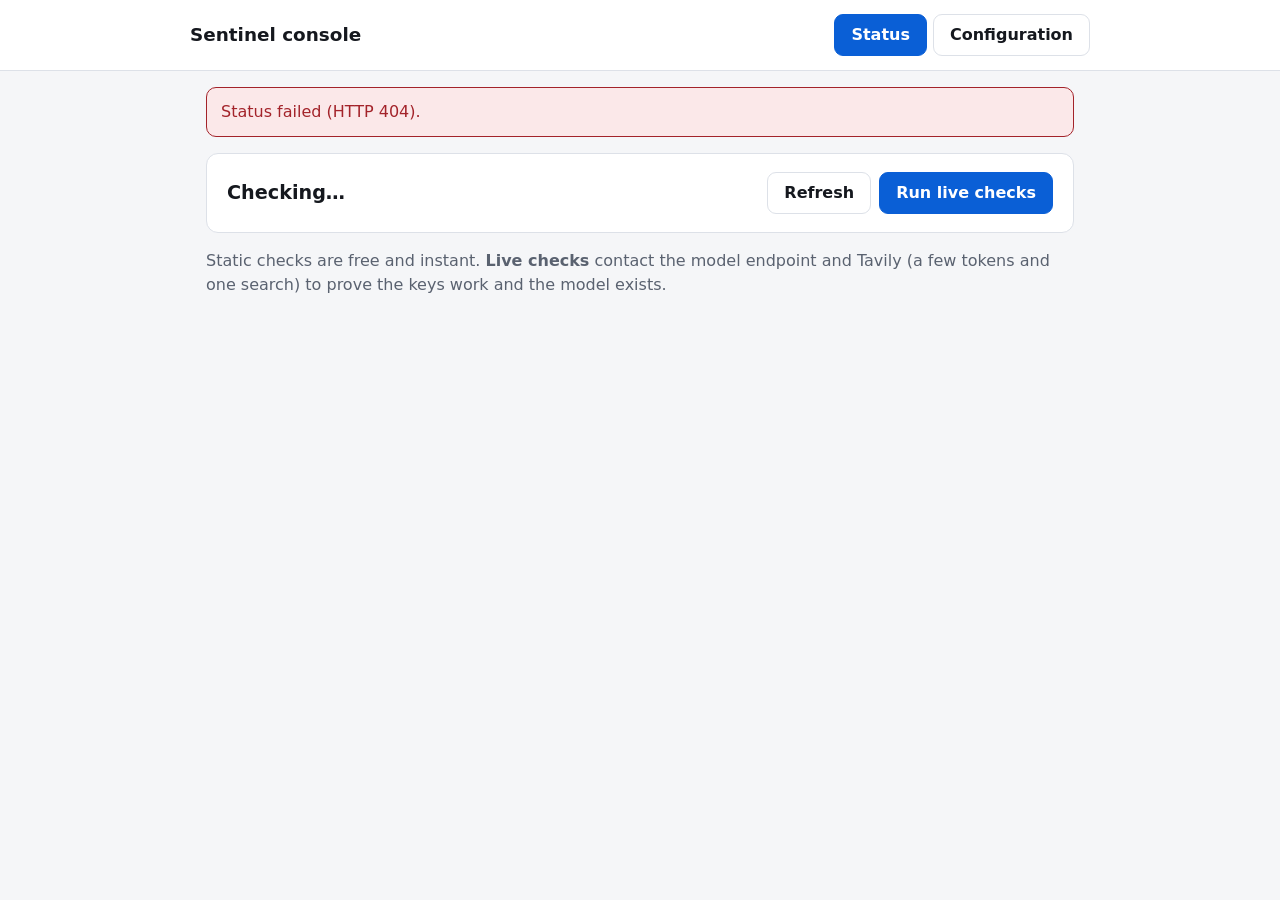
==== ui/console.html @ d1dd559d "feat: preflight, visitor login, review cap, CORS, and an admin console - sentinel preflight: validat" ====
<!doctype html>
<html lang="en">
<head>
  <meta charset="utf-8">
  <meta name="viewport" content="width=device-width, initial-scale=1">
  <meta name="robots" content="noindex">
  <title>Sentinel console</title>
  <style>
    :root { --bg:#f5f6f8; --surface:#fff; --text:#15181e; --muted:#5a6270; --border:#dde1e8; --accent:#0a5fd6; --on-accent:#fff;
            --pass:#0b6b3a; --pass-bg:#e3f5eb; --fail:#a3232a; --fail-bg:#fbe8e9; --warn:#8a5700; --warn-bg:#fdf0d3; --skip:#5a6270; --skip-bg:#eceef2;
            --mono: ui-monospace, "SF Mono", Menlo, Consolas, monospace; }
    @media (prefers-color-scheme: dark) {
      :root { --bg:#0e1014; --surface:#171a21; --text:#e9ebf0; --muted:#9aa2b2; --border:#2a2f3a; --accent:#7aa2ff; --on-accent:#0b0d12;
              --pass:#66dc9c; --pass-bg:#12291e; --fail:#ff8f95; --fail-bg:#351619; --warn:#f3c463; --warn-bg:#2e2410; --skip:#9aa2b2; --skip-bg:#232833; }
    }
    * { box-sizing: border-box; }
    body { margin:0; background:var(--bg); color:var(--text); font:16px/1.5 system-ui,-apple-system,"Segoe UI",Roboto,sans-serif; }
    .wrap { max-width: 900px; margin: 0 auto; padding: 0 16px; }
    header { background:var(--surface); border-bottom:1px solid var(--border); }
    .top { display:flex; flex-wrap:wrap; gap:8px 20px; align-items:center; justify-content:space-between; padding:14px 0; }
    h1 { margin:0; font-size:1.15rem; }
    nav { display:flex; gap:6px; }
    button { font:inherit; font-weight:600; border-radius:9px; padding:8px 16px; cursor:pointer; border:1.5px solid var(--border); background:var(--surface); color:var(--text); }
    button.primary { background:var(--accent); border-color:var(--accent); color:var(--on-accent); }
    button.tab[aria-selected="true"] { background:var(--accent); border-color:var(--accent); color:var(--on-accent); }
    button.link { border:0; background:none; color:var(--accent); padding:2px 6px; font-weight:600; }
    button:disabled { opacity:.5; cursor:not-allowed; }
    button:focus-visible, input:focus-visible, select:focus-visible { outline:3px solid color-mix(in srgb,var(--accent) 45%,transparent); outline-offset:2px; }
    main { padding: 22px 0 60px; }
    .muted { color:var(--muted); }
    .banner { padding:12px 14px; border-radius:10px; margin-bottom:16px; border:1px solid; }
    .banner.error { background:var(--fail-bg); color:var(--fail); border-color:var(--fail); }
    .banner.ok { background:var(--pass-bg); color:var(--pass); border-color:var(--pass); }
    .card { background:var(--surface); border:1px solid var(--border); border-radius:12px; padding:18px 20px; margin-bottom:16px; }
    .card h2 { margin:0 0 10px; font-size:1rem; }
    .summary { display:flex; flex-wrap:wrap; gap:10px 16px; align-items:center; justify-content:space-between; }
    .verdict { font-size:1.2rem; font-weight:700; }
    .verdict.ready { color:var(--pass); } .verdict.notready { color:var(--fail); }
    .actions { display:flex; gap:8px; flex-wrap:wrap; }
    .row { display:grid; grid-template-columns: 64px minmax(120px,190px) 1fr; gap:6px 12px; padding:8px 0; border-top:1px solid var(--border); align-items:start; }
    .row:first-of-type { border-top:0; }
    .chip { display:inline-block; text-align:center; padding:1px 8px; border-radius:999px; font-size:.72rem; font-weight:700; font-family:var(--mono); }
    .s-pass { color:var(--pass); background:var(--pass-bg); } .s-fail { color:var(--fail); background:var(--fail-bg); }
    .s-warn { color:var(--warn); background:var(--warn-bg); } .s-skip { color:var(--skip); background:var(--skip-bg); }
    .name { font-weight:600; overflow-wrap:anywhere; }
    .detail { color:var(--muted); font-size:.9rem; overflow-wrap:anywhere; }
    .field { display:grid; gap:4px; padding:12px 0; border-top:1px solid var(--border); }
    .field:first-of-type { border-top:0; }
    .field label.lbl { font-weight:600; display:flex; gap:8px; align-items:center; flex-wrap:wrap; }
    .field .help { font-size:.85rem; color:var(--muted); }
    .field .err { font-size:.85rem; color:var(--fail); font-weight:600; }
    input[type=text], input[type=number], input[type=password], select { font:inherit; padding:8px 10px; border-radius:8px; border:1.5px solid var(--border); background:var(--bg); color:var(--text); width:100%; max-width:480px; }
    .badge { font-size:.7rem; font-weight:700; padding:1px 8px; border-radius:999px; background:var(--warn-bg); color:var(--warn); }
    .inline { display:flex; gap:12px; align-items:center; flex-wrap:wrap; }
    code { font-family:var(--mono); font-size:.85em; background:var(--skip-bg); padding:1px 6px; border-radius:4px; overflow-wrap:anywhere; }
    dialog { border:1px solid var(--border); border-radius:12px; padding:22px; background:var(--surface); color:var(--text); width:min(92vw,380px); }
    dialog::backdrop { background:rgb(0 0 0 / .5); }
    dialog h2 { margin:0 0 4px; font-size:1.1rem; }
    dialog label { display:grid; gap:4px; margin:12px 0; font-size:.9rem; font-weight:600; }
    @media (max-width:560px) { .row { grid-template-columns: 60px 1fr; } .row .detail { grid-column: 1 / -1; } }
  </style>
</head>
<body>
  <header>
    <div class="wrap top">
      <h1>Sentinel console</h1>
      <nav role="tablist" aria-label="Console sections">
        <button class="tab" role="tab" id="tab-status" aria-selected="true" aria-controls="panel-status">Status</button>
        <button class="tab" role="tab" id="tab-admin" aria-selected="false" aria-controls="panel-admin">Configuration</button>
        <button id="signout" class="link" hidden>Sign out</button>
      </nav>
    </div>
  </header>

  <main class="wrap">
    <p id="banner" class="banner" role="alert" hidden></p>

    <section id="panel-status" role="tabpanel" aria-labelledby="tab-status">
      <div class="card summary">
        <div>
          <div id="verdict" class="verdict">Checking…</div>
          <div id="verdict-sub" class="muted"></div>
        </div>
        <div class="actions">
          <button id="refresh">Refresh</button>
          <button id="live" class="primary">Run live checks</button>
        </div>
      </div>
      <p class="muted" id="live-hint">Static checks are free and instant. <strong>Live checks</strong> contact the model endpoint and Tavily (a few tokens and one search) to prove the keys work and the model exists.</p>
      <div id="groups"></div>
    </section>

    <section id="panel-admin" role="tabpanel" aria-labelledby="tab-admin" hidden>
      <p class="muted">Changes apply immediately and are saved so they survive a restart. Secrets are write-only: they are never shown again. Every change is recorded in the audit log (field names only).</p>
      <form id="config-form" autocomplete="off"></form>
      <div class="actions" id="config-actions" hidden>
        <button id="save" class="primary" type="button">Save changes</button>
        <button id="verify" type="button">Verify with live checks</button>
      </div>
    </section>
  </main>

  <dialog id="login" aria-labelledby="login-title">
    <form id="login-form" method="dialog">
      <h2 id="login-title">Admin sign in</h2>
      <p class="muted" id="login-msg">Enter the admin credentials (ADMIN_USER / ADMIN_PASSWORD).</p>
      <label>Username <input id="login-user" autocomplete="username" required></label>
      <label>Password <input id="login-pass" type="password" autocomplete="current-password" required></label>
      <div class="actions">
        <button type="submit" class="primary">Sign in</button>
        <button type="button" id="login-cancel">Cancel</button>
      </div>
    </form>
  </dialog>

  <script>
"use strict";

// Sentinel console. Credentials live in memory only (never in storage or cookies) and are sent as
// an explicit header, so the browser never attaches them to requests from other sites.
// All server data is rendered with textContent.

const $ = (id) => document.getElementById(id);
const auth = { user: null, pass: null };
const GROUP_ORDER = ["Model", "Search", "Access", "Storage", "Configuration", "General"];
let currentConfig = [];

function h(tag, attrs, ...children) {
  const node = document.createElement(tag);
  for (const [k, v] of Object.entries(attrs || {})) {
    if (v === false || v === null || v === undefined) continue;
    if (k === "class") node.className = v;
    else node.setAttribute(k, v === true ? "" : v);
  }
  for (const c of children.flat()) {
    if (c === null || c === undefined || c === false) continue;
    node.append(c.nodeType ? c : document.createTextNode(String(c)));
  }
  return node;
}

function banner(message, kind) {
  const b = $("banner");
  b.textContent = message || "";
  b.className = "banner " + (kind || "error");
  b.hidden = !message;
}

const toBase64 = (text) => btoa(String.fromCharCode(...new TextEncoder().encode(text)));

function askLogin(message) {
  return new Promise((resolve) => {
    const dialog = $("login");
    $("login-msg").textContent = message || "Enter the admin credentials (ADMIN_USER / ADMIN_PASSWORD).";
    $("login-pass").value = "";
    const done = (value) => {
      dialog.removeEventListener("cancel", onCancel);
      $("login-form").removeEventListener("submit", onSubmit);
      $("login-cancel").removeEventListener("click", onCancelClick);
      if (dialog.open) dialog.close();
      resolve(value);
    };
    const onSubmit = (e) => { e.preventDefault(); done({ user: $("login-user").value, pass: $("login-pass").value }); };
    const onCancel = (e) => { e.preventDefault(); done(null); };
    const onCancelClick = () => done(null);
    dialog.addEventListener("cancel", onCancel);
    $("login-form").addEventListener("submit", onSubmit);
    $("login-cancel").addEventListener("click", onCancelClick);
    dialog.showModal();
    $("login-user").focus();
  });
}

class Stop extends Error {}

async function api(path, { method = "GET", json } = {}) {
  for (;;) {
    const headers = new Headers({ Accept: "application/json", "X-Sentinel-Admin": "1" });
    if (auth.user !== null) headers.set("Authorization", "Basic " + toBase64(`${auth.user}:${auth.pass}`));
    if (json !== undefined) headers.set("Content-Type", "application/json");
    let resp;
    try {
      resp = await fetch(path, { method, headers, body: json === undefined ? undefined : JSON.stringify(json) });
    } catch {
      throw new Stop("Could not reach the server.");
    }
    if (resp.status === 403) {
      const data = await resp.json().catch(() => ({}));
      if (String(data.detail || "").includes("ADMIN_PASSWORD")) {
        throw new Stop("The admin console is disabled on this server. Set ADMIN_PASSWORD in its environment to enable it.");
      }
    }
    if (resp.status !== 401) return resp;
    const creds = await askLogin(auth.user !== null ? "That username or password was not accepted." : "");
    if (!creds) throw new Stop("Sign in is required to use the console.");
    auth.user = creds.user;
    auth.pass = creds.pass;
    $("signout").hidden = false;
  }
}

// ------------------------------------------------------------------------------ status

function renderStatus(payload) {
  const v = $("verdict");
  v.textContent = payload.ready ? "READY" : "NOT READY";
  v.className = "verdict " + (payload.ready ? "ready" : "notready");
  const c = payload.counts;
  $("verdict-sub").textContent =
    `${c.pass} passed, ${c.warn} warnings, ${c.fail} failed, ${c.skip} skipped · ` +
    (payload.live ? "live checks" : "static checks only") + " · " + new Date(payload.checked_at).toLocaleTimeString();
  const groups = $("groups");
  groups.replaceChildren();
  const names = [...new Set(payload.checks.map((x) => x.group))].sort(
    (a, b) => (GROUP_ORDER.indexOf(a) + 100) % 100 - (GROUP_ORDER.indexOf(b) + 100) % 100);
  for (const group of names) {
    groups.append(h("div", { class: "card" }, h("h2", {}, group),
      payload.checks.filter((x) => x.group === group).map((x) =>
        h("div", { class: "row" },
          h("span", { class: `chip s-${x.status}` }, x.status.toUpperCase()),
          h("span", { class: "name" }, x.name),
          h("span", { class: "detail" }, x.detail)))));
  }
}

async function loadStatus(live) {
  banner("");
  $("live").disabled = $("refresh").disabled = $("verify").disabled = true;
  if (live) $("verdict-sub").textContent = "Running live checks… this can take up to 20 seconds.";
  try {
    const resp = await api(live ? "/v1/admin/status/live" : "/v1/admin/status", { method: live ? "POST" : "GET" });
    if (resp.status === 409) throw new Stop("A live check is already running. Try again in a moment.");
    if (!resp.ok) throw new Stop(`Status failed (HTTP ${resp.status}).`);
    renderStatus(await resp.json());
  } catch (err) {
    if (err instanceof Stop) banner(err.message);
    else throw err;
  } finally {
    $("live").disabled = $("refresh").disabled = $("verify").disabled = false;
  }
}

// ------------------------------------------------------------------------------ configuration

function inputFor(f) {
  if (!f.editable) return h("code", {}, String(f.value ?? ""));
  if (f.secret) {
    return h("div", { class: "inline" },
      h("input", { type: "password", "data-name": f.name, autocomplete: "new-password",
        placeholder: f.is_set ? `set (${f.length} chars): type to replace` : "not set" }),
      f.is_set ? h("label", {}, h("input", { type: "checkbox", "data-clear": f.name }), " remove") : null);
  }
  if (f.kind === "bool") {
    return h("select", { "data-name": f.name },
      h("option", { value: "true", selected: f.value === true }, "on"),
      h("option", { value: "false", selected: f.value === false }, "off"));
  }
  if (f.kind === "choice") {
    return h("select", { "data-name": f.name }, f.choices.map((c) => h("option", { value: c, selected: c === f.value }, c)));
  }
  if (f.kind === "int" || f.kind === "float") {
    return h("input", { type: "number", "data-name": f.name, value: f.value, min: f.min, max: f.max, step: f.kind === "int" ? "1" : "any" });
  }
  return h("input", { type: "text", "data-name": f.name, value: f.value ?? "", spellcheck: "false" });
}

function renderConfig(fields) {
  currentConfig = fields;
  const form = $("config-form");
  form.replaceChildren();
  const names = [...new Set(fields.map((f) => f.group))];
  for (const group of names) {
    form.append(h("div", { class: "card" }, h("h2", {}, group),
      fields.filter((f) => f.group === group).map((f) =>
        h("div", { class: "field", "data-field": f.name },
          h("label", { class: "lbl" }, f.label,
            f.overridden ? h("span", { class: "badge" }, "overridden") : null,
            f.overridden ? h("button", { type: "button", class: "link", "data-reset": f.name }, "reset to environment value") : null),
          inputFor(f),
          h("span", { class: "help" }, f.help),
          h("span", { class: "err", role: "alert", hidden: true })))));
  }
  for (const btn of form.querySelectorAll("[data-reset]")) {
    btn.addEventListener("click", () => saveConfig({ set: {}, clear: [btn.dataset.reset] }));
  }
  $("config-actions").hidden = false;
}

function parseValue(f, raw) {
  if (f.kind === "bool") return raw === "true";
  if (f.kind === "int") return raw === "" ? null : Number(raw);
  if (f.kind === "float") return raw === "" ? null : Number(raw);
  return raw;
}

function collectChanges() {
  const set = {};
  const clear = [];
  for (const f of currentConfig) {
    if (!f.editable) continue;
    if (f.secret) {
      const typed = document.querySelector(`[data-name="${f.name}"]`).value;
      const remove = document.querySelector(`[data-clear="${f.name}"]`)?.checked;
      if (remove) clear.push(f.name);
      else if (typed) set[f.name] = typed;
      continue;
    }
    const el = document.querySelector(`[data-name="${f.name}"]`);
    const value = parseValue(f, el.value);
    if (f.kind === "text" && value === "") {
      if (f.overridden) clear.push(f.name); // emptying an overridden field reverts it
      continue;
    }
    const original = f.kind === "text" ? (f.value ?? "") : f.value;
    if (value !== null && value !== original) set[f.name] = value;
  }
  return { set, clear };
}

async function loadConfig() {
  banner("");
  try {
    const resp = await api("/v1/admin/config");
    if (!resp.ok) throw new Stop(`Could not load the configuration (HTTP ${resp.status}).`);
    renderConfig((await resp.json()).fields);
  } catch (err) {
    if (err instanceof Stop) banner(err.message);
    else throw err;
  }
}

async function saveConfig(changes) {
  changes = changes || collectChanges();
  if (!Object.keys(changes.set).length && !changes.clear.length) {
    banner("No changes to save.", "ok");
    return;
  }
  if ("llm_base_url" in changes.set &&
      !confirm("Changing the model endpoint changes where document text is sent. Continue?")) return;
  for (const e of document.querySelectorAll(".err")) { e.hidden = true; e.textContent = ""; }
  try {
    const resp = await api("/v1/admin/config", { method: "PUT", json: changes });
    const data = await resp.json().catch(() => ({}));
    if (resp.status === 422 && data.detail?.errors) {
      for (const [name, message] of Object.entries(data.detail.errors)) {
        const slot = document.querySelector(`[data-field="${name}"] .err`);
        if (slot) { slot.textContent = message; slot.hidden = false; }
      }
      banner("Nothing was saved. Fix the highlighted fields.");
      return;
    }
    if (!resp.ok) throw new Stop(`Save failed (HTTP ${resp.status}).`);
    renderConfig(data.fields);
    banner(data.changed.length
      ? `Saved: ${data.changed.join(", ")}. Run the live checks to verify the new settings.`
      : "Saved. Nothing effectively changed.", "ok");
  } catch (err) {
    if (err instanceof Stop) banner(err.message);
    else throw err;
  }
}

// ------------------------------------------------------------------------------ tabs and start

function show(tab, autoload = true) {
  const status = tab === "status";
  $("panel-status").hidden = !status;
  $("panel-admin").hidden = status;
  $("tab-status").setAttribute("aria-selected", String(status));
  $("tab-admin").setAttribute("aria-selected", String(!status));
  try { history.replaceState(null, "", status ? "/status" : "/admin"); } catch { /* not critical */ }
  banner("");
  if (!autoload) return;
  if (status) loadStatus(false); else loadConfig();
}

$("tab-status").addEventListener("click", () => show("status"));
$("tab-admin").addEventListener("click", () => show("admin"));
$("refresh").addEventListener("click", () => loadStatus(false));
$("live").addEventListener("click", () => loadStatus(true));
$("save").addEventListener("click", () => saveConfig());
// Switch tabs WITHOUT the automatic static load, so it cannot race the live run and overwrite it.
$("verify").addEventListener("click", () => { show("status", false); loadStatus(true); });
$("signout").addEventListener("click", () => { auth.user = auth.pass = null; location.reload(); });

show(location.pathname.replace(/\/+$/, "") === "/admin" ? "admin" : "status");
  </script>
</body>
</html>
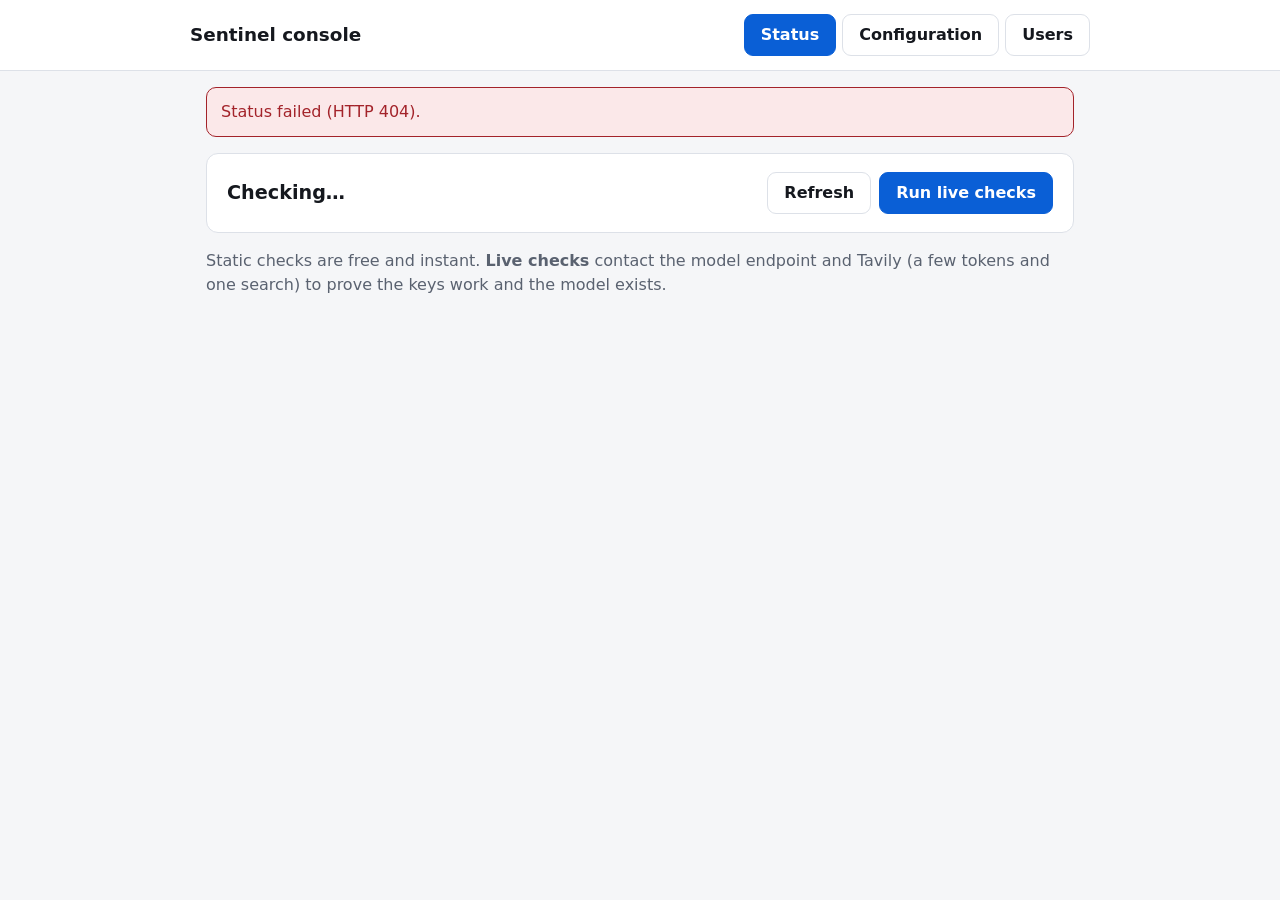
==== commit d6cc3b56: "feat: /admin/user page to list authorized users and reset passwords Logins now live in a user store " ====
--- a/ui/console.html
+++ b/ui/console.html
@@ -57,6 +57,22 @@
     dialog::backdrop { background:rgb(0 0 0 / .5); }
     dialog h2 { margin:0 0 4px; font-size:1.1rem; }
     dialog label { display:grid; gap:4px; margin:12px 0; font-size:.9rem; font-weight:600; }
+    table.users { width:100%; border-collapse:collapse; font-size:.95rem; }
+    table.users th, table.users td { text-align:left; padding:10px 8px; border-top:1px solid var(--border); vertical-align:middle; }
+    table.users thead th { border-top:0; font-size:.72rem; text-transform:uppercase; letter-spacing:.05em; color:var(--muted); }
+    table.users tbody th { font-weight:650; overflow-wrap:anywhere; }
+    .sr { position:absolute; width:1px; height:1px; overflow:hidden; clip:rect(0 0 0 0); white-space:nowrap; }
+    .role { display:inline-block; padding:1px 8px; border-radius:999px; font-size:.75rem; font-weight:700; background:var(--skip-bg); color:var(--skip); }
+    .role.admin { background:var(--warn-bg); color:var(--warn); }
+    .choice-row { display:flex !important; grid-template-columns:none; gap:8px; align-items:center; font-weight:500 !important; margin:8px 0 !important; }
+    dialog .err { color:var(--fail); font-weight:600; margin:8px 0; }
+    code.secret { display:block; padding:12px; font-size:1.05rem; word-break:break-all; user-select:all; }
+    @media (max-width:560px) {
+      table.users thead { display:none; }
+      table.users, table.users tbody, table.users tr, table.users th, table.users td { display:block; }
+      table.users tr { border-top:1px solid var(--border); padding:8px 0; }
+      table.users th, table.users td { border:0; padding:2px 0; }
+    }
     @media (max-width:560px) { .row { grid-template-columns: 60px 1fr; } .row .detail { grid-column: 1 / -1; } }
   </style>
 </head>
@@ -67,6 +83,7 @@
       <nav role="tablist" aria-label="Console sections">
         <button class="tab" role="tab" id="tab-status" aria-selected="true" aria-controls="panel-status">Status</button>
         <button class="tab" role="tab" id="tab-admin" aria-selected="false" aria-controls="panel-admin">Configuration</button>
+        <button class="tab" role="tab" id="tab-users" aria-selected="false" aria-controls="panel-users">Users</button>
         <button id="signout" class="link" hidden>Sign out</button>
       </nav>
     </div>
@@ -98,7 +115,42 @@
         <button id="verify" type="button">Verify with live checks</button>
       </div>
     </section>
+
+    <section id="panel-users" role="tabpanel" aria-labelledby="tab-users" hidden>
+      <p class="muted">The people who can sign in. The admin and visitor logins defined by the server's environment come first. Once you reset a password here, the password set on this page is used from then on, and the environment value is ignored for that user. Passwords are stored only as hashes and can never be shown again.</p>
+      <div class="card">
+        <table class="users" aria-describedby="panel-users">
+          <thead><tr><th scope="col">User</th><th scope="col">Role</th><th scope="col">Password</th><th scope="col"><span class="sr">Actions</span></th></tr></thead>
+          <tbody id="users-body"></tbody>
+        </table>
+      </div>
+    </section>
   </main>
+
+  <dialog id="reset" aria-labelledby="reset-title">
+    <form id="reset-form" method="dialog">
+      <h2 id="reset-title">Reset password</h2>
+      <p class="err" id="reset-error" role="alert" hidden></p>
+      <label class="choice-row"><input type="radio" name="how" value="generate" checked> Generate a strong random password</label>
+      <label class="choice-row"><input type="radio" name="how" value="choose"> Choose a password</label>
+      <label id="reset-choose" hidden>New password <input id="reset-pass" type="password" autocomplete="new-password"></label>
+      <p class="muted" id="reset-rule"></p>
+      <div class="actions">
+        <button type="submit" class="primary">Reset password</button>
+        <button type="button" id="reset-cancel">Cancel</button>
+      </div>
+    </form>
+  </dialog>
+
+  <dialog id="result" aria-labelledby="result-title">
+    <h2 id="result-title">New password</h2>
+    <p class="muted">For <strong id="result-user"></strong>. <strong>This is the only time it is shown.</strong> Copy it now and give it to the person; it cannot be recovered, only reset again.</p>
+    <p><code id="result-pass" class="secret"></code></p>
+    <div class="actions">
+      <button type="button" id="result-copy" class="primary">Copy</button>
+      <button type="button" id="result-done">Done</button>
+    </div>
+  </dialog>
 
   <dialog id="login" aria-labelledby="login-title">
     <form id="login-form" method="dialog">
@@ -362,20 +414,161 @@
 
 // ------------------------------------------------------------------------------ tabs and start
 
+// ------------------------------------------------------------------------------ users
+
+let minPasswordLength = 12;
+
+function fmtDate(iso) {
+  const d = new Date(iso);
+  return Number.isNaN(d.getTime()) ? "" : d.toLocaleString();
+}
+
+function renderUsers(users) {
+  const body = $("users-body");
+  body.replaceChildren();
+  for (const u of users) {
+    const button = h("button", { type: "button" }, "Reset password");
+    button.addEventListener("click", () => resetPassword(u.username));
+    body.append(h("tr", {},
+      h("th", { scope: "row" }, u.username, u.username === auth.user ? " (you)" : ""),
+      h("td", {}, h("span", { class: `role ${u.role}` }, u.role)),
+      h("td", { class: "detail" },
+        u.source === "environment" ? "From the server's environment" : "Set in this console",
+        h("br"), `changed ${fmtDate(u.password_changed_at)}`),
+      h("td", {}, button)));
+  }
+}
+
+async function loadUsers() {
+  banner("");
+  try {
+    const resp = await api("/v1/admin/users");
+    if (!resp.ok) throw new Stop(`Could not load the users (HTTP ${resp.status}).`);
+    const data = await resp.json();
+    minPasswordLength = data.min_password_length || minPasswordLength;
+    renderUsers(data.users);
+  } catch (err) {
+    if (err instanceof Stop) banner(err.message);
+    else throw err;
+  }
+}
+
+// Ask how to reset: a generated password, or one the admin chooses. Resolves to null on cancel.
+function askReset(username, message) {
+  return new Promise((resolve) => {
+    const dialog = $("reset");
+    $("reset-title").textContent = `Reset password for ${username}`;
+    $("reset-rule").textContent = `A chosen password needs at least ${minPasswordLength} characters and must not be easy to guess.`;
+    const error = $("reset-error");
+    error.textContent = message || "";
+    error.hidden = !message;
+    dialog.querySelector('input[value="generate"]').checked = true;
+    $("reset-choose").hidden = true;
+    $("reset-pass").value = "";
+    const sync = () => { $("reset-choose").hidden = dialog.querySelector('input[name="how"]:checked').value !== "choose"; };
+    const radios = [...dialog.querySelectorAll('input[name="how"]')];
+    const done = (value) => {
+      radios.forEach((r) => r.removeEventListener("change", sync));
+      dialog.removeEventListener("cancel", onCancel);
+      $("reset-form").removeEventListener("submit", onSubmit);
+      $("reset-cancel").removeEventListener("click", onCancelClick);
+      $("reset-pass").value = "";
+      if (dialog.open) dialog.close();
+      resolve(value);
+    };
+    const onSubmit = (e) => {
+      e.preventDefault();
+      const choose = dialog.querySelector('input[name="how"]:checked').value === "choose";
+      done(choose ? { generate: false, password: $("reset-pass").value } : { generate: true });
+    };
+    const onCancel = (e) => { e.preventDefault(); done(null); };
+    const onCancelClick = () => done(null);
+    radios.forEach((r) => r.addEventListener("change", sync));
+    dialog.addEventListener("cancel", onCancel);
+    $("reset-form").addEventListener("submit", onSubmit);
+    $("reset-cancel").addEventListener("click", onCancelClick);
+    dialog.showModal();
+  });
+}
+
+// Show a generated password exactly once, then wipe it from the page.
+function showNewPassword(username, password) {
+  return new Promise((resolve) => {
+    const dialog = $("result");
+    $("result-user").textContent = username;
+    $("result-pass").textContent = password;
+    const done = () => {
+      $("result-copy").removeEventListener("click", onCopy);
+      $("result-done").removeEventListener("click", done);
+      dialog.removeEventListener("cancel", onEsc);
+      $("result-pass").textContent = "";
+      if (dialog.open) dialog.close();
+      resolve();
+    };
+    const onCopy = async () => {
+      try {
+        await navigator.clipboard.writeText(password);
+        $("result-copy").textContent = "Copied";
+      } catch {
+        $("result-copy").textContent = "Copy failed: select it manually";
+      }
+    };
+    const onEsc = (e) => { e.preventDefault(); done(); };
+    $("result-copy").textContent = "Copy";
+    $("result-copy").addEventListener("click", onCopy);
+    $("result-done").addEventListener("click", done);
+    dialog.addEventListener("cancel", onEsc);
+    dialog.showModal();
+  });
+}
+
+async function resetPassword(username) {
+  banner(""); // do not leave a previous "was reset" message on screen while a new reset is under way
+  let message = "";
+  for (;;) {
+    const choice = await askReset(username, message);
+    if (!choice) return;
+    try {
+      const resp = await api(`/v1/admin/users/${encodeURIComponent(username)}/password`, {
+        method: "POST",
+        json: choice.generate ? { generate: true } : { password: choice.password },
+      });
+      const data = await resp.json().catch(() => ({}));
+      if (resp.status === 422 && data.detail?.errors) {
+        message = `That password was not accepted: ${data.detail.errors.password}. Nothing was changed.`;
+        continue; // ask again, with the reason shown
+      }
+      if (!resp.ok) throw new Stop(`Reset failed (HTTP ${resp.status}).`);
+      // Resetting your own password ends your current sign-in: keep this page signed in.
+      if (username === auth.user) auth.pass = choice.generate ? data.password : choice.password;
+      if (data.password) await showNewPassword(username, data.password);
+      await loadUsers(); // reloading clears the banner, so show the message afterwards
+      banner(`The password for ${username} was reset. The old one no longer works.`, "ok");
+      return;
+    } catch (err) {
+      if (err instanceof Stop) { banner(err.message); return; }
+      throw err;
+    }
+  }
+}
+
 function show(tab, autoload = true) {
-  const status = tab === "status";
-  $("panel-status").hidden = !status;
-  $("panel-admin").hidden = status;
-  $("tab-status").setAttribute("aria-selected", String(status));
-  $("tab-admin").setAttribute("aria-selected", String(!status));
-  try { history.replaceState(null, "", status ? "/status" : "/admin"); } catch { /* not critical */ }
+  const paths = { status: "/status", admin: "/admin", users: "/admin/user" };
+  for (const name of Object.keys(paths)) {
+    $(`panel-${name}`).hidden = name !== tab;
+    $(`tab-${name}`).setAttribute("aria-selected", String(name === tab));
+  }
+  try { history.replaceState(null, "", paths[tab]); } catch { /* not critical */ }
   banner("");
   if (!autoload) return;
-  if (status) loadStatus(false); else loadConfig();
+  if (tab === "status") loadStatus(false);
+  else if (tab === "admin") loadConfig();
+  else loadUsers();
 }
 
 $("tab-status").addEventListener("click", () => show("status"));
 $("tab-admin").addEventListener("click", () => show("admin"));
+$("tab-users").addEventListener("click", () => show("users"));
 $("refresh").addEventListener("click", () => loadStatus(false));
 $("live").addEventListener("click", () => loadStatus(true));
 $("save").addEventListener("click", () => saveConfig());
@@ -383,7 +576,8 @@
 $("verify").addEventListener("click", () => { show("status", false); loadStatus(true); });
 $("signout").addEventListener("click", () => { auth.user = auth.pass = null; location.reload(); });
 
-show(location.pathname.replace(/\/+$/, "") === "/admin" ? "admin" : "status");
+const startPath = location.pathname.replace(/\/+$/, "");
+show(startPath === "/admin/user" ? "users" : startPath === "/admin" ? "admin" : "status");
   </script>
 </body>
 </html>
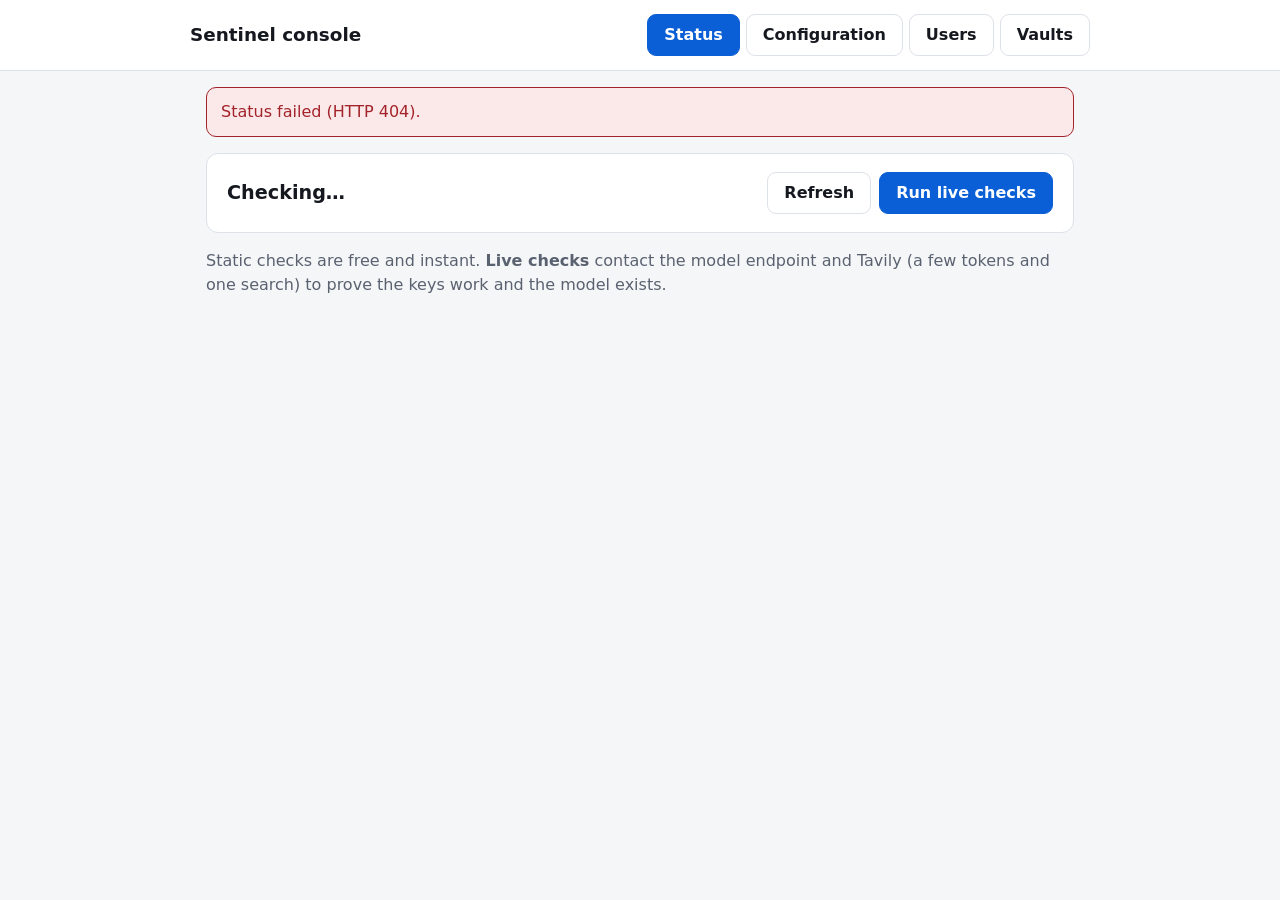
==== commit c3bb6d42: "feat: /admin/vaults to list, view and edit vaults with versioned saves Admins can list every vault (" ====
--- a/ui/console.html
+++ b/ui/console.html
@@ -57,6 +57,16 @@
     dialog::backdrop { background:rgb(0 0 0 / .5); }
     dialog h2 { margin:0 0 4px; font-size:1.1rem; }
     dialog label { display:grid; gap:4px; margin:12px 0; font-size:.9rem; font-weight:600; }
+    a.btn, a.btn:visited { display:inline-block; padding:8px 16px; border-radius:9px; border:1.5px solid var(--accent); background:var(--accent); color:var(--on-accent); font-weight:600; text-decoration:none; }
+    a { color:var(--accent); }
+    pre.yaml { margin:8px 0 0; padding:14px; background:var(--skip-bg); border-radius:8px; overflow:auto; max-height:560px; font:.85rem/1.5 var(--mono); white-space:pre; tab-size:2; }
+    textarea.yaml-edit { display:block; width:100%; min-height:520px; margin:6px 0 14px; padding:12px; border:1.5px solid var(--border); border-radius:8px; background:var(--bg); color:var(--text); font:.85rem/1.5 var(--mono); tab-size:2; white-space:pre; overflow:auto; resize:vertical; }
+    .errors { padding:10px 14px; margin:0 0 12px; border-radius:8px; background:var(--fail-bg); color:var(--fail); }
+    .errors ul { margin:6px 0 0; padding-left:20px; }
+    .errors.ok { background:var(--pass-bg); color:var(--pass); }
+    .notice { padding:10px 14px; margin:8px 0; border-radius:8px; background:var(--warn-bg); color:var(--warn); }
+    .lbl { display:block; font-weight:600; margin-top:8px; }
+    #edit-note { max-width:none; }
     table.users { width:100%; border-collapse:collapse; font-size:.95rem; }
     table.users th, table.users td { text-align:left; padding:10px 8px; border-top:1px solid var(--border); vertical-align:middle; }
     table.users thead th { border-top:0; font-size:.72rem; text-transform:uppercase; letter-spacing:.05em; color:var(--muted); }
@@ -84,6 +94,7 @@
         <button class="tab" role="tab" id="tab-status" aria-selected="true" aria-controls="panel-status">Status</button>
         <button class="tab" role="tab" id="tab-admin" aria-selected="false" aria-controls="panel-admin">Configuration</button>
         <button class="tab" role="tab" id="tab-users" aria-selected="false" aria-controls="panel-users">Users</button>
+        <button class="tab" role="tab" id="tab-vaults" aria-selected="false" aria-controls="panel-vaults">Vaults</button>
         <button id="signout" class="link" hidden>Sign out</button>
       </nav>
     </div>
@@ -123,6 +134,54 @@
           <thead><tr><th scope="col">User</th><th scope="col">Role</th><th scope="col">Password</th><th scope="col"><span class="sr">Actions</span></th></tr></thead>
           <tbody id="users-body"></tbody>
         </table>
+      </div>
+    </section>
+    <section id="panel-vaults" role="tabpanel" aria-labelledby="tab-vaults" hidden>
+      <div id="vaults-list" hidden>
+        <p class="muted">The policies (vaults) the service reviews documents against. Editing a vault saves a new version that applies to new reviews immediately; the shipped files are never modified, and every earlier version stays viewable.</p>
+        <div id="vaults-notice"></div>
+        <div class="card">
+          <table class="users">
+            <thead><tr><th scope="col">Vault</th><th scope="col">Rules</th><th scope="col">Version</th><th scope="col">Last change</th><th scope="col"><span class="sr">Actions</span></th></tr></thead>
+            <tbody id="vaults-body"></tbody>
+          </table>
+        </div>
+      </div>
+
+      <div id="vault-view" hidden>
+        <p><a href="/admin/vaults" id="view-back">&larr; All vaults</a></p>
+        <div class="card">
+          <h2 id="view-title"></h2>
+          <p class="muted" id="view-meta"></p>
+          <div id="view-notices"></div>
+          <div class="actions"><a id="view-edit" class="btn" href="#" hidden>Edit this vault</a></div>
+        </div>
+        <div class="card"><h2>Rules</h2>
+          <table class="users"><thead><tr><th scope="col">Rule</th><th scope="col">Kind</th><th scope="col">Severity</th></tr></thead><tbody id="view-rules"></tbody></table>
+        </div>
+        <div class="card"><h2>YAML <span class="muted" id="view-version"></span></h2><pre class="yaml" id="view-yaml"></pre></div>
+        <div class="card"><h2>Version history</h2>
+          <table class="users"><thead><tr><th scope="col">Version</th><th scope="col">Saved by</th><th scope="col">When</th><th scope="col">Note</th><th scope="col"><span class="sr">View</span></th></tr></thead><tbody id="view-history"></tbody></table>
+        </div>
+      </div>
+
+      <div id="vault-edit" hidden>
+        <p><a href="#" id="edit-back">&larr; Back to the vault</a></p>
+        <div class="card">
+          <h2 id="edit-title"></h2>
+          <p class="muted" id="edit-intro"></p>
+          <div id="edit-errors" class="errors" role="alert" hidden></div>
+          <label class="lbl" for="edit-yaml">Vault YAML</label>
+          <textarea id="edit-yaml" class="yaml-edit" spellcheck="false" wrap="off" autocomplete="off"></textarea>
+          <label class="lbl" for="edit-note">What changed? (optional, kept in the version history)</label>
+          <input id="edit-note" type="text" maxlength="200" autocomplete="off">
+          <div class="actions">
+            <button type="button" id="edit-validate">Validate</button>
+            <button type="button" id="edit-save" class="primary">Save as new version</button>
+            <button type="button" id="edit-cancel">Cancel</button>
+            <span id="edit-status" class="muted" role="status" aria-live="polite"></span>
+          </div>
+        </div>
       </div>
     </section>
   </main>
@@ -552,23 +611,244 @@
   }
 }
 
+// ------------------------------------------------------------------------------ vaults
+// Three views, chosen by the URL: /admin/vaults (list), /admin/vaults/<id> (the current version),
+// /admin/vaults/<id>/edit (editor).
+
+const vaultState = { id: null, baseVersion: null, original: "", loaded: false };
+
+function parseVaultPath(path) {
+  const m = path.match(/^\/admin\/vaults(?:\/([^/]+?)(\/edit)?)?\/?$/);
+  return m ? { id: m[1] ? decodeURIComponent(m[1]) : null, edit: Boolean(m[2]) } : null;
+}
+
+const vaultUrl = (id, suffix = "") => `/admin/vaults/${encodeURIComponent(id)}${suffix}`;
+const vaultApi = (id, suffix = "") => `/v1/admin/vaults/${encodeURIComponent(id)}${suffix}`;
+
+function editorDirty() {
+  return vaultState.loaded && !$("vault-edit").hidden && $("edit-yaml").value !== vaultState.original;
+}
+
+function navigate(path) {
+  if (editorDirty() && !confirm("You have unsaved changes to this vault. Discard them?")) return false;
+  vaultState.loaded = false;
+  history.pushState(null, "", path);
+  renderVaultRoute();
+  return true;
+}
+
+function link(text, path, attrs) {
+  const a = h("a", { href: path, ...attrs }, text);
+  a.addEventListener("click", (e) => { e.preventDefault(); navigate(path); });
+  return a;
+}
+
+function showVaultView(which) {
+  for (const id of ["vaults-list", "vault-view", "vault-edit"]) $(id).hidden = id !== which;
+}
+
+function versionBadge(v) {
+  return v.source === "edited" ? `edited, version ${v.version}` : "shipped, version 1";
+}
+
+async function loadVaultList() {
+  showVaultView("vaults-list");
+  const resp = await api("/v1/admin/vaults");
+  if (!resp.ok) throw new Stop(`Could not load the vaults (HTTP ${resp.status}).`);
+  const data = await resp.json();
+  const notice = $("vaults-notice");
+  notice.replaceChildren();
+  if (!data.editable) notice.append(h("p", { class: "notice" }, "Editing is not available on this deployment (there is no writable state directory). Vaults can be viewed only."));
+  for (const problem of data.problems) notice.append(h("p", { class: "notice" }, `Saved edits were ignored: ${problem}`));
+  const body = $("vaults-body");
+  body.replaceChildren();
+  for (const v of data.vaults) {
+    const actions = [link("View", vaultUrl(v.id))];
+    if (data.editable) actions.push(" · ", link("Edit", vaultUrl(v.id, "/edit")));
+    body.append(h("tr", {},
+      h("th", { scope: "row" }, link(v.title, vaultUrl(v.id)), h("br"), h("span", { class: "muted" }, v.id)),
+      h("td", {}, String(v.rule_count)),
+      h("td", {}, h("span", { class: `role ${v.source === "edited" ? "admin" : ""}` }, versionBadge(v))),
+      h("td", { class: "detail" }, v.source === "edited" ? `${v.updated_by || "?"}, ${fmtDate(v.updated_at)}` : "not edited"),
+      h("td", {}, actions)));
+  }
+}
+
+async function fetchVault(id, version) {
+  const resp = await api(vaultApi(id) + (version ? `?version=${version}` : ""));
+  if (resp.status === 404) throw new Stop(`There is no such vault or version: ${id}${version ? ` v${version}` : ""}.`);
+  if (!resp.ok) throw new Stop(`Could not load the vault (HTTP ${resp.status}).`);
+  return resp.json();
+}
+
+async function loadVaultView(id, version) {
+  showVaultView("vault-view");
+  const d = await fetchVault(id, version);
+  $("view-title").replaceChildren(d.title, " ", h("code", {}, d.id));
+  $("view-meta").textContent = d.description || "";
+  const notices = $("view-notices");
+  notices.replaceChildren(
+    h("p", {}, h("strong", {}, `Current version: ${versionBadge(d)}`),
+      d.source === "edited" ? ` (saved by ${d.updated_by || "?"} on ${fmtDate(d.updated_at)}${d.note ? `: ${d.note}` : ""})` : ""));
+  if (!d.is_current) {
+    const back = link("Show the current version", vaultUrl(d.id));
+    notices.append(h("p", { class: "notice" }, `You are viewing an earlier version (${d.viewing_version}), not the one in use. `, back));
+  }
+  if (d.shipped_changed) notices.append(h("p", { class: "notice" }, "The shipped file for this vault has changed since it was edited here. The edited version is the one in use; the shipped change is ignored."));
+  const edit = $("view-edit");
+  edit.hidden = !(d.editable && d.is_current);
+  edit.setAttribute("href", vaultUrl(d.id, "/edit"));
+  $("view-back").onclick = (e) => { e.preventDefault(); navigate("/admin/vaults"); };
+  edit.onclick = (e) => { e.preventDefault(); navigate(vaultUrl(d.id, "/edit")); };
+  $("view-rules").replaceChildren(...d.rules.map((r) => h("tr", {},
+    h("th", { scope: "row" }, r.title, h("br"), h("span", { class: "muted" }, r.id)),
+    h("td", {}, r.kind + (r.external_check ? " + public check" : "")),
+    h("td", {}, r.severity))));
+  $("view-version").textContent = `(version ${d.viewing_version})`;
+  $("view-yaml").textContent = d.yaml;
+  $("view-history").replaceChildren(...d.history.map((v) => h("tr", {},
+    h("th", { scope: "row" }, `v${v.version}`, v.version === d.version ? " (current)" : ""),
+    h("td", {}, v.saved_by || "shipped file"),
+    h("td", { class: "detail" }, v.saved_at ? fmtDate(v.saved_at) : ""),
+    h("td", { class: "detail" }, v.note || ""),
+    h("td", {}, v.version === d.viewing_version ? "viewing" : link("View", vaultUrl(d.id) + `?version=${v.version}`)))));
+}
+
+function showEditorErrors(errors, ok) {
+  const box = $("edit-errors");
+  box.replaceChildren();
+  box.classList.toggle("ok", Boolean(ok));
+  if (typeof errors === "string") box.append(errors);
+  else {
+    box.append(ok ? "" : "The vault was not accepted:");
+    box.append(h("ul", {}, errors.map((e) => h("li", {},
+      e.line ? `line ${e.line}${e.column ? `, column ${e.column}` : ""}: ` : e.path ? `${e.path}: ` : "", e.message))));
+  }
+  box.hidden = false;
+}
+
+async function loadVaultEdit(id) {
+  showVaultView("vault-edit");
+  const d = await fetchVault(id);
+  if (!d.editable) throw new Stop("Editing is not available on this deployment.");
+  vaultState.id = d.id;
+  vaultState.baseVersion = d.version;
+  vaultState.original = d.yaml;
+  vaultState.loaded = true;
+  $("edit-title").textContent = `Edit ${d.title} (${d.id})`;
+  $("edit-intro").textContent = `You are editing version ${d.version}. Saving creates version ${d.version + 1}, which applies to new reviews immediately; the current version stays in the history.`;
+  $("edit-yaml").value = d.yaml;
+  $("edit-note").value = "";
+  $("edit-errors").hidden = true;
+  $("edit-status").textContent = "";
+  $("edit-back").onclick = (e) => { e.preventDefault(); navigate(vaultUrl(d.id)); };
+}
+
+async function renderVaultRoute() {
+  banner("");
+  const route = parseVaultPath(location.pathname) || { id: null, edit: false };
+  const version = Number(new URLSearchParams(location.search).get("version")) || null;
+  try {
+    if (!route.id) await loadVaultList();
+    else if (route.edit) await loadVaultEdit(route.id);
+    else await loadVaultView(route.id, version);
+  } catch (err) {
+    if (err instanceof Stop) banner(err.message);
+    else throw err;
+  }
+}
+
+async function validateVault() {
+  $("edit-status").textContent = "Checking…";
+  const resp = await api(vaultApi(vaultState.id, "/validate"), { method: "POST", json: { yaml: $("edit-yaml").value } });
+  const data = await resp.json().catch(() => ({}));
+  $("edit-status").textContent = "";
+  if (resp.status === 422 && data.detail?.errors) { showEditorErrors(data.detail.errors); return false; }
+  if (!resp.ok) { showEditorErrors(`Validation failed (HTTP ${resp.status}).`); return false; }
+  showEditorErrors(`Valid: "${data.title}" with ${data.rule_count} rules. Nothing has been saved yet.`, true);
+  return true;
+}
+
+async function saveVault() {
+  $("edit-status").textContent = "Saving…";
+  const resp = await api(vaultApi(vaultState.id), {
+    method: "PUT",
+    json: { yaml: $("edit-yaml").value, base_version: vaultState.baseVersion, note: $("edit-note").value },
+  });
+  const data = await resp.json().catch(() => ({}));
+  $("edit-status").textContent = "";
+  if (resp.status === 422 && data.detail?.errors) { showEditorErrors(data.detail.errors); return; }
+  if (resp.status === 413) { showEditorErrors("The vault is too large to save."); return; }
+  if (resp.status === 409) {
+    showEditorErrors(`Not saved: version ${data.detail.current} was saved while you were editing. Copy your changes somewhere safe, then reopen the editor to start from the latest version.`);
+    return;
+  }
+  if (resp.status === 501) { showEditorErrors("Editing is not available on this deployment."); return; }
+  if (!resp.ok) { showEditorErrors(`Save failed (HTTP ${resp.status}).`); return; }
+  vaultState.loaded = false; // saved: nothing left to discard
+  history.pushState(null, "", vaultUrl(vaultState.id));
+  await renderVaultRoute();
+  banner(`Saved as version ${data.saved_version}. It applies to new reviews immediately.`, "ok");
+}
+
+window.addEventListener("beforeunload", (e) => { if (editorDirty()) { e.preventDefault(); e.returnValue = ""; } });
+
+function tabForPath(path) {
+  const clean = path.replace(/\/+$/, "");
+  if (clean === "/admin/user") return "users";
+  if (clean === "/admin") return "admin";
+  if (clean === "/admin/vaults" || clean.startsWith("/admin/vaults/")) return "vaults";
+  return "status";
+}
+
 function show(tab, autoload = true) {
-  const paths = { status: "/status", admin: "/admin", users: "/admin/user" };
+  const paths = { status: "/status", admin: "/admin", users: "/admin/user", vaults: "/admin/vaults" };
   for (const name of Object.keys(paths)) {
     $(`panel-${name}`).hidden = name !== tab;
     $(`tab-${name}`).setAttribute("aria-selected", String(name === tab));
   }
-  try { history.replaceState(null, "", paths[tab]); } catch { /* not critical */ }
+  // Keep a deeper vault URL (view or edit) when the page was opened on one.
+  if (!(tab === "vaults" && parseVaultPath(location.pathname))) {
+    try { history.replaceState(null, "", paths[tab]); } catch { /* not critical */ }
+  }
   banner("");
   if (!autoload) return;
   if (tab === "status") loadStatus(false);
   else if (tab === "admin") loadConfig();
-  else loadUsers();
-}
-
-$("tab-status").addEventListener("click", () => show("status"));
-$("tab-admin").addEventListener("click", () => show("admin"));
-$("tab-users").addEventListener("click", () => show("users"));
+  else if (tab === "users") loadUsers();
+  else renderVaultRoute();
+}
+
+// Leaving the editor (another tab, browser Back) asks first when there are unsaved changes.
+function confirmLeave() {
+  if (!editorDirty()) return true;
+  if (!confirm("You have unsaved changes to this vault. Discard them?")) return false;
+  vaultState.loaded = false;
+  return true;
+}
+
+window.addEventListener("popstate", () => {
+  if (!confirmLeave()) {
+    // The URL already changed; put the editor's URL back so Back does not silently discard.
+    history.pushState(null, "", vaultUrl(vaultState.id, "/edit"));
+    return;
+  }
+  show(tabForPath(location.pathname));
+});
+
+function openTab(tab) {
+  if (!confirmLeave()) return;
+  if (tab === "vaults") { try { history.replaceState(null, "", "/admin/vaults"); } catch { /* not critical */ } }
+  show(tab);
+}
+
+$("tab-status").addEventListener("click", () => openTab("status"));
+$("tab-admin").addEventListener("click", () => openTab("admin"));
+$("tab-users").addEventListener("click", () => openTab("users"));
+$("tab-vaults").addEventListener("click", () => openTab("vaults"));
+$("edit-validate").addEventListener("click", () => validateVault());
+$("edit-save").addEventListener("click", () => saveVault());
+$("edit-cancel").addEventListener("click", () => navigate(vaultUrl(vaultState.id)));
 $("refresh").addEventListener("click", () => loadStatus(false));
 $("live").addEventListener("click", () => loadStatus(true));
 $("save").addEventListener("click", () => saveConfig());
@@ -576,8 +856,7 @@
 $("verify").addEventListener("click", () => { show("status", false); loadStatus(true); });
 $("signout").addEventListener("click", () => { auth.user = auth.pass = null; location.reload(); });
 
-const startPath = location.pathname.replace(/\/+$/, "");
-show(startPath === "/admin/user" ? "users" : startPath === "/admin" ? "admin" : "status");
+show(tabForPath(location.pathname));
   </script>
 </body>
 </html>
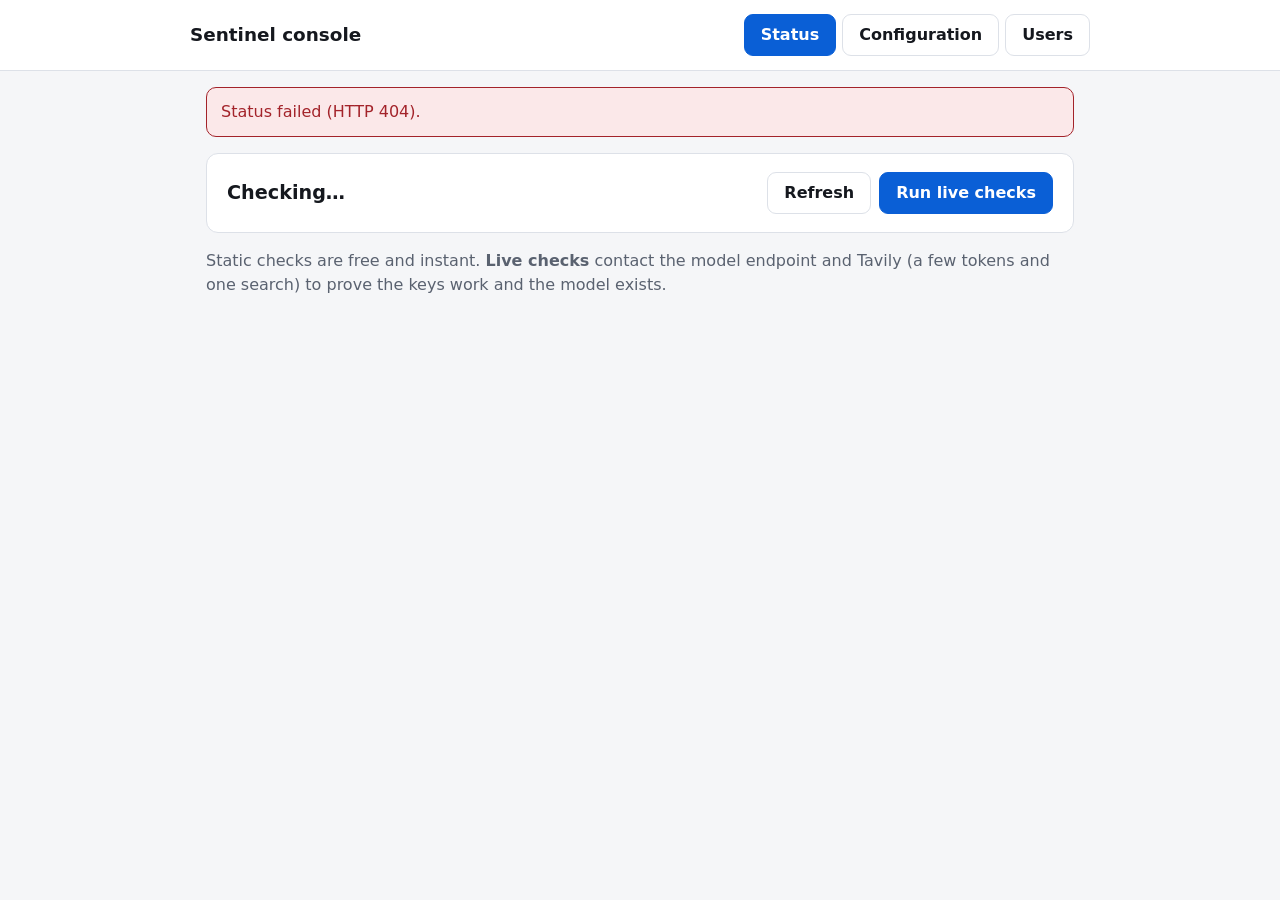
==== commit 4a6c6fe1: "Merge pull request #6 from talacha/feat/admin-users feat: /admin/user page to list authorized users " ====
--- a/ui/console.html
+++ b/ui/console.html
@@ -57,16 +57,6 @@
     dialog::backdrop { background:rgb(0 0 0 / .5); }
     dialog h2 { margin:0 0 4px; font-size:1.1rem; }
     dialog label { display:grid; gap:4px; margin:12px 0; font-size:.9rem; font-weight:600; }
-    a.btn, a.btn:visited { display:inline-block; padding:8px 16px; border-radius:9px; border:1.5px solid var(--accent); background:var(--accent); color:var(--on-accent); font-weight:600; text-decoration:none; }
-    a { color:var(--accent); }
-    pre.yaml { margin:8px 0 0; padding:14px; background:var(--skip-bg); border-radius:8px; overflow:auto; max-height:560px; font:.85rem/1.5 var(--mono); white-space:pre; tab-size:2; }
-    textarea.yaml-edit { display:block; width:100%; min-height:520px; margin:6px 0 14px; padding:12px; border:1.5px solid var(--border); border-radius:8px; background:var(--bg); color:var(--text); font:.85rem/1.5 var(--mono); tab-size:2; white-space:pre; overflow:auto; resize:vertical; }
-    .errors { padding:10px 14px; margin:0 0 12px; border-radius:8px; background:var(--fail-bg); color:var(--fail); }
-    .errors ul { margin:6px 0 0; padding-left:20px; }
-    .errors.ok { background:var(--pass-bg); color:var(--pass); }
-    .notice { padding:10px 14px; margin:8px 0; border-radius:8px; background:var(--warn-bg); color:var(--warn); }
-    .lbl { display:block; font-weight:600; margin-top:8px; }
-    #edit-note { max-width:none; }
     table.users { width:100%; border-collapse:collapse; font-size:.95rem; }
     table.users th, table.users td { text-align:left; padding:10px 8px; border-top:1px solid var(--border); vertical-align:middle; }
     table.users thead th { border-top:0; font-size:.72rem; text-transform:uppercase; letter-spacing:.05em; color:var(--muted); }
@@ -94,7 +84,6 @@
         <button class="tab" role="tab" id="tab-status" aria-selected="true" aria-controls="panel-status">Status</button>
         <button class="tab" role="tab" id="tab-admin" aria-selected="false" aria-controls="panel-admin">Configuration</button>
         <button class="tab" role="tab" id="tab-users" aria-selected="false" aria-controls="panel-users">Users</button>
-        <button class="tab" role="tab" id="tab-vaults" aria-selected="false" aria-controls="panel-vaults">Vaults</button>
         <button id="signout" class="link" hidden>Sign out</button>
       </nav>
     </div>
@@ -134,54 +123,6 @@
           <thead><tr><th scope="col">User</th><th scope="col">Role</th><th scope="col">Password</th><th scope="col"><span class="sr">Actions</span></th></tr></thead>
           <tbody id="users-body"></tbody>
         </table>
-      </div>
-    </section>
-    <section id="panel-vaults" role="tabpanel" aria-labelledby="tab-vaults" hidden>
-      <div id="vaults-list" hidden>
-        <p class="muted">The policies (vaults) the service reviews documents against. Editing a vault saves a new version that applies to new reviews immediately; the shipped files are never modified, and every earlier version stays viewable.</p>
-        <div id="vaults-notice"></div>
-        <div class="card">
-          <table class="users">
-            <thead><tr><th scope="col">Vault</th><th scope="col">Rules</th><th scope="col">Version</th><th scope="col">Last change</th><th scope="col"><span class="sr">Actions</span></th></tr></thead>
-            <tbody id="vaults-body"></tbody>
-          </table>
-        </div>
-      </div>
-
-      <div id="vault-view" hidden>
-        <p><a href="/admin/vaults" id="view-back">&larr; All vaults</a></p>
-        <div class="card">
-          <h2 id="view-title"></h2>
-          <p class="muted" id="view-meta"></p>
-          <div id="view-notices"></div>
-          <div class="actions"><a id="view-edit" class="btn" href="#" hidden>Edit this vault</a></div>
-        </div>
-        <div class="card"><h2>Rules</h2>
-          <table class="users"><thead><tr><th scope="col">Rule</th><th scope="col">Kind</th><th scope="col">Severity</th></tr></thead><tbody id="view-rules"></tbody></table>
-        </div>
-        <div class="card"><h2>YAML <span class="muted" id="view-version"></span></h2><pre class="yaml" id="view-yaml"></pre></div>
-        <div class="card"><h2>Version history</h2>
-          <table class="users"><thead><tr><th scope="col">Version</th><th scope="col">Saved by</th><th scope="col">When</th><th scope="col">Note</th><th scope="col"><span class="sr">View</span></th></tr></thead><tbody id="view-history"></tbody></table>
-        </div>
-      </div>
-
-      <div id="vault-edit" hidden>
-        <p><a href="#" id="edit-back">&larr; Back to the vault</a></p>
-        <div class="card">
-          <h2 id="edit-title"></h2>
-          <p class="muted" id="edit-intro"></p>
-          <div id="edit-errors" class="errors" role="alert" hidden></div>
-          <label class="lbl" for="edit-yaml">Vault YAML</label>
-          <textarea id="edit-yaml" class="yaml-edit" spellcheck="false" wrap="off" autocomplete="off"></textarea>
-          <label class="lbl" for="edit-note">What changed? (optional, kept in the version history)</label>
-          <input id="edit-note" type="text" maxlength="200" autocomplete="off">
-          <div class="actions">
-            <button type="button" id="edit-validate">Validate</button>
-            <button type="button" id="edit-save" class="primary">Save as new version</button>
-            <button type="button" id="edit-cancel">Cancel</button>
-            <span id="edit-status" class="muted" role="status" aria-live="polite"></span>
-          </div>
-        </div>
       </div>
     </section>
   </main>
@@ -611,244 +552,23 @@
   }
 }
 
-// ------------------------------------------------------------------------------ vaults
-// Three views, chosen by the URL: /admin/vaults (list), /admin/vaults/<id> (the current version),
-// /admin/vaults/<id>/edit (editor).
-
-const vaultState = { id: null, baseVersion: null, original: "", loaded: false };
-
-function parseVaultPath(path) {
-  const m = path.match(/^\/admin\/vaults(?:\/([^/]+?)(\/edit)?)?\/?$/);
-  return m ? { id: m[1] ? decodeURIComponent(m[1]) : null, edit: Boolean(m[2]) } : null;
-}
-
-const vaultUrl = (id, suffix = "") => `/admin/vaults/${encodeURIComponent(id)}${suffix}`;
-const vaultApi = (id, suffix = "") => `/v1/admin/vaults/${encodeURIComponent(id)}${suffix}`;
-
-function editorDirty() {
-  return vaultState.loaded && !$("vault-edit").hidden && $("edit-yaml").value !== vaultState.original;
-}
-
-function navigate(path) {
-  if (editorDirty() && !confirm("You have unsaved changes to this vault. Discard them?")) return false;
-  vaultState.loaded = false;
-  history.pushState(null, "", path);
-  renderVaultRoute();
-  return true;
-}
-
-function link(text, path, attrs) {
-  const a = h("a", { href: path, ...attrs }, text);
-  a.addEventListener("click", (e) => { e.preventDefault(); navigate(path); });
-  return a;
-}
-
-function showVaultView(which) {
-  for (const id of ["vaults-list", "vault-view", "vault-edit"]) $(id).hidden = id !== which;
-}
-
-function versionBadge(v) {
-  return v.source === "edited" ? `edited, version ${v.version}` : "shipped, version 1";
-}
-
-async function loadVaultList() {
-  showVaultView("vaults-list");
-  const resp = await api("/v1/admin/vaults");
-  if (!resp.ok) throw new Stop(`Could not load the vaults (HTTP ${resp.status}).`);
-  const data = await resp.json();
-  const notice = $("vaults-notice");
-  notice.replaceChildren();
-  if (!data.editable) notice.append(h("p", { class: "notice" }, "Editing is not available on this deployment (there is no writable state directory). Vaults can be viewed only."));
-  for (const problem of data.problems) notice.append(h("p", { class: "notice" }, `Saved edits were ignored: ${problem}`));
-  const body = $("vaults-body");
-  body.replaceChildren();
-  for (const v of data.vaults) {
-    const actions = [link("View", vaultUrl(v.id))];
-    if (data.editable) actions.push(" · ", link("Edit", vaultUrl(v.id, "/edit")));
-    body.append(h("tr", {},
-      h("th", { scope: "row" }, link(v.title, vaultUrl(v.id)), h("br"), h("span", { class: "muted" }, v.id)),
-      h("td", {}, String(v.rule_count)),
-      h("td", {}, h("span", { class: `role ${v.source === "edited" ? "admin" : ""}` }, versionBadge(v))),
-      h("td", { class: "detail" }, v.source === "edited" ? `${v.updated_by || "?"}, ${fmtDate(v.updated_at)}` : "not edited"),
-      h("td", {}, actions)));
-  }
-}
-
-async function fetchVault(id, version) {
-  const resp = await api(vaultApi(id) + (version ? `?version=${version}` : ""));
-  if (resp.status === 404) throw new Stop(`There is no such vault or version: ${id}${version ? ` v${version}` : ""}.`);
-  if (!resp.ok) throw new Stop(`Could not load the vault (HTTP ${resp.status}).`);
-  return resp.json();
-}
-
-async function loadVaultView(id, version) {
-  showVaultView("vault-view");
-  const d = await fetchVault(id, version);
-  $("view-title").replaceChildren(d.title, " ", h("code", {}, d.id));
-  $("view-meta").textContent = d.description || "";
-  const notices = $("view-notices");
-  notices.replaceChildren(
-    h("p", {}, h("strong", {}, `Current version: ${versionBadge(d)}`),
-      d.source === "edited" ? ` (saved by ${d.updated_by || "?"} on ${fmtDate(d.updated_at)}${d.note ? `: ${d.note}` : ""})` : ""));
-  if (!d.is_current) {
-    const back = link("Show the current version", vaultUrl(d.id));
-    notices.append(h("p", { class: "notice" }, `You are viewing an earlier version (${d.viewing_version}), not the one in use. `, back));
-  }
-  if (d.shipped_changed) notices.append(h("p", { class: "notice" }, "The shipped file for this vault has changed since it was edited here. The edited version is the one in use; the shipped change is ignored."));
-  const edit = $("view-edit");
-  edit.hidden = !(d.editable && d.is_current);
-  edit.setAttribute("href", vaultUrl(d.id, "/edit"));
-  $("view-back").onclick = (e) => { e.preventDefault(); navigate("/admin/vaults"); };
-  edit.onclick = (e) => { e.preventDefault(); navigate(vaultUrl(d.id, "/edit")); };
-  $("view-rules").replaceChildren(...d.rules.map((r) => h("tr", {},
-    h("th", { scope: "row" }, r.title, h("br"), h("span", { class: "muted" }, r.id)),
-    h("td", {}, r.kind + (r.external_check ? " + public check" : "")),
-    h("td", {}, r.severity))));
-  $("view-version").textContent = `(version ${d.viewing_version})`;
-  $("view-yaml").textContent = d.yaml;
-  $("view-history").replaceChildren(...d.history.map((v) => h("tr", {},
-    h("th", { scope: "row" }, `v${v.version}`, v.version === d.version ? " (current)" : ""),
-    h("td", {}, v.saved_by || "shipped file"),
-    h("td", { class: "detail" }, v.saved_at ? fmtDate(v.saved_at) : ""),
-    h("td", { class: "detail" }, v.note || ""),
-    h("td", {}, v.version === d.viewing_version ? "viewing" : link("View", vaultUrl(d.id) + `?version=${v.version}`)))));
-}
-
-function showEditorErrors(errors, ok) {
-  const box = $("edit-errors");
-  box.replaceChildren();
-  box.classList.toggle("ok", Boolean(ok));
-  if (typeof errors === "string") box.append(errors);
-  else {
-    box.append(ok ? "" : "The vault was not accepted:");
-    box.append(h("ul", {}, errors.map((e) => h("li", {},
-      e.line ? `line ${e.line}${e.column ? `, column ${e.column}` : ""}: ` : e.path ? `${e.path}: ` : "", e.message))));
-  }
-  box.hidden = false;
-}
-
-async function loadVaultEdit(id) {
-  showVaultView("vault-edit");
-  const d = await fetchVault(id);
-  if (!d.editable) throw new Stop("Editing is not available on this deployment.");
-  vaultState.id = d.id;
-  vaultState.baseVersion = d.version;
-  vaultState.original = d.yaml;
-  vaultState.loaded = true;
-  $("edit-title").textContent = `Edit ${d.title} (${d.id})`;
-  $("edit-intro").textContent = `You are editing version ${d.version}. Saving creates version ${d.version + 1}, which applies to new reviews immediately; the current version stays in the history.`;
-  $("edit-yaml").value = d.yaml;
-  $("edit-note").value = "";
-  $("edit-errors").hidden = true;
-  $("edit-status").textContent = "";
-  $("edit-back").onclick = (e) => { e.preventDefault(); navigate(vaultUrl(d.id)); };
-}
-
-async function renderVaultRoute() {
-  banner("");
-  const route = parseVaultPath(location.pathname) || { id: null, edit: false };
-  const version = Number(new URLSearchParams(location.search).get("version")) || null;
-  try {
-    if (!route.id) await loadVaultList();
-    else if (route.edit) await loadVaultEdit(route.id);
-    else await loadVaultView(route.id, version);
-  } catch (err) {
-    if (err instanceof Stop) banner(err.message);
-    else throw err;
-  }
-}
-
-async function validateVault() {
-  $("edit-status").textContent = "Checking…";
-  const resp = await api(vaultApi(vaultState.id, "/validate"), { method: "POST", json: { yaml: $("edit-yaml").value } });
-  const data = await resp.json().catch(() => ({}));
-  $("edit-status").textContent = "";
-  if (resp.status === 422 && data.detail?.errors) { showEditorErrors(data.detail.errors); return false; }
-  if (!resp.ok) { showEditorErrors(`Validation failed (HTTP ${resp.status}).`); return false; }
-  showEditorErrors(`Valid: "${data.title}" with ${data.rule_count} rules. Nothing has been saved yet.`, true);
-  return true;
-}
-
-async function saveVault() {
-  $("edit-status").textContent = "Saving…";
-  const resp = await api(vaultApi(vaultState.id), {
-    method: "PUT",
-    json: { yaml: $("edit-yaml").value, base_version: vaultState.baseVersion, note: $("edit-note").value },
-  });
-  const data = await resp.json().catch(() => ({}));
-  $("edit-status").textContent = "";
-  if (resp.status === 422 && data.detail?.errors) { showEditorErrors(data.detail.errors); return; }
-  if (resp.status === 413) { showEditorErrors("The vault is too large to save."); return; }
-  if (resp.status === 409) {
-    showEditorErrors(`Not saved: version ${data.detail.current} was saved while you were editing. Copy your changes somewhere safe, then reopen the editor to start from the latest version.`);
-    return;
-  }
-  if (resp.status === 501) { showEditorErrors("Editing is not available on this deployment."); return; }
-  if (!resp.ok) { showEditorErrors(`Save failed (HTTP ${resp.status}).`); return; }
-  vaultState.loaded = false; // saved: nothing left to discard
-  history.pushState(null, "", vaultUrl(vaultState.id));
-  await renderVaultRoute();
-  banner(`Saved as version ${data.saved_version}. It applies to new reviews immediately.`, "ok");
-}
-
-window.addEventListener("beforeunload", (e) => { if (editorDirty()) { e.preventDefault(); e.returnValue = ""; } });
-
-function tabForPath(path) {
-  const clean = path.replace(/\/+$/, "");
-  if (clean === "/admin/user") return "users";
-  if (clean === "/admin") return "admin";
-  if (clean === "/admin/vaults" || clean.startsWith("/admin/vaults/")) return "vaults";
-  return "status";
-}
-
 function show(tab, autoload = true) {
-  const paths = { status: "/status", admin: "/admin", users: "/admin/user", vaults: "/admin/vaults" };
+  const paths = { status: "/status", admin: "/admin", users: "/admin/user" };
   for (const name of Object.keys(paths)) {
     $(`panel-${name}`).hidden = name !== tab;
     $(`tab-${name}`).setAttribute("aria-selected", String(name === tab));
   }
-  // Keep a deeper vault URL (view or edit) when the page was opened on one.
-  if (!(tab === "vaults" && parseVaultPath(location.pathname))) {
-    try { history.replaceState(null, "", paths[tab]); } catch { /* not critical */ }
-  }
+  try { history.replaceState(null, "", paths[tab]); } catch { /* not critical */ }
   banner("");
   if (!autoload) return;
   if (tab === "status") loadStatus(false);
   else if (tab === "admin") loadConfig();
-  else if (tab === "users") loadUsers();
-  else renderVaultRoute();
-}
-
-// Leaving the editor (another tab, browser Back) asks first when there are unsaved changes.
-function confirmLeave() {
-  if (!editorDirty()) return true;
-  if (!confirm("You have unsaved changes to this vault. Discard them?")) return false;
-  vaultState.loaded = false;
-  return true;
-}
-
-window.addEventListener("popstate", () => {
-  if (!confirmLeave()) {
-    // The URL already changed; put the editor's URL back so Back does not silently discard.
-    history.pushState(null, "", vaultUrl(vaultState.id, "/edit"));
-    return;
-  }
-  show(tabForPath(location.pathname));
-});
-
-function openTab(tab) {
-  if (!confirmLeave()) return;
-  if (tab === "vaults") { try { history.replaceState(null, "", "/admin/vaults"); } catch { /* not critical */ } }
-  show(tab);
-}
-
-$("tab-status").addEventListener("click", () => openTab("status"));
-$("tab-admin").addEventListener("click", () => openTab("admin"));
-$("tab-users").addEventListener("click", () => openTab("users"));
-$("tab-vaults").addEventListener("click", () => openTab("vaults"));
-$("edit-validate").addEventListener("click", () => validateVault());
-$("edit-save").addEventListener("click", () => saveVault());
-$("edit-cancel").addEventListener("click", () => navigate(vaultUrl(vaultState.id)));
+  else loadUsers();
+}
+
+$("tab-status").addEventListener("click", () => show("status"));
+$("tab-admin").addEventListener("click", () => show("admin"));
+$("tab-users").addEventListener("click", () => show("users"));
 $("refresh").addEventListener("click", () => loadStatus(false));
 $("live").addEventListener("click", () => loadStatus(true));
 $("save").addEventListener("click", () => saveConfig());
@@ -856,7 +576,8 @@
 $("verify").addEventListener("click", () => { show("status", false); loadStatus(true); });
 $("signout").addEventListener("click", () => { auth.user = auth.pass = null; location.reload(); });
 
-show(tabForPath(location.pathname));
+const startPath = location.pathname.replace(/\/+$/, "");
+show(startPath === "/admin/user" ? "users" : startPath === "/admin" ? "admin" : "status");
   </script>
 </body>
 </html>
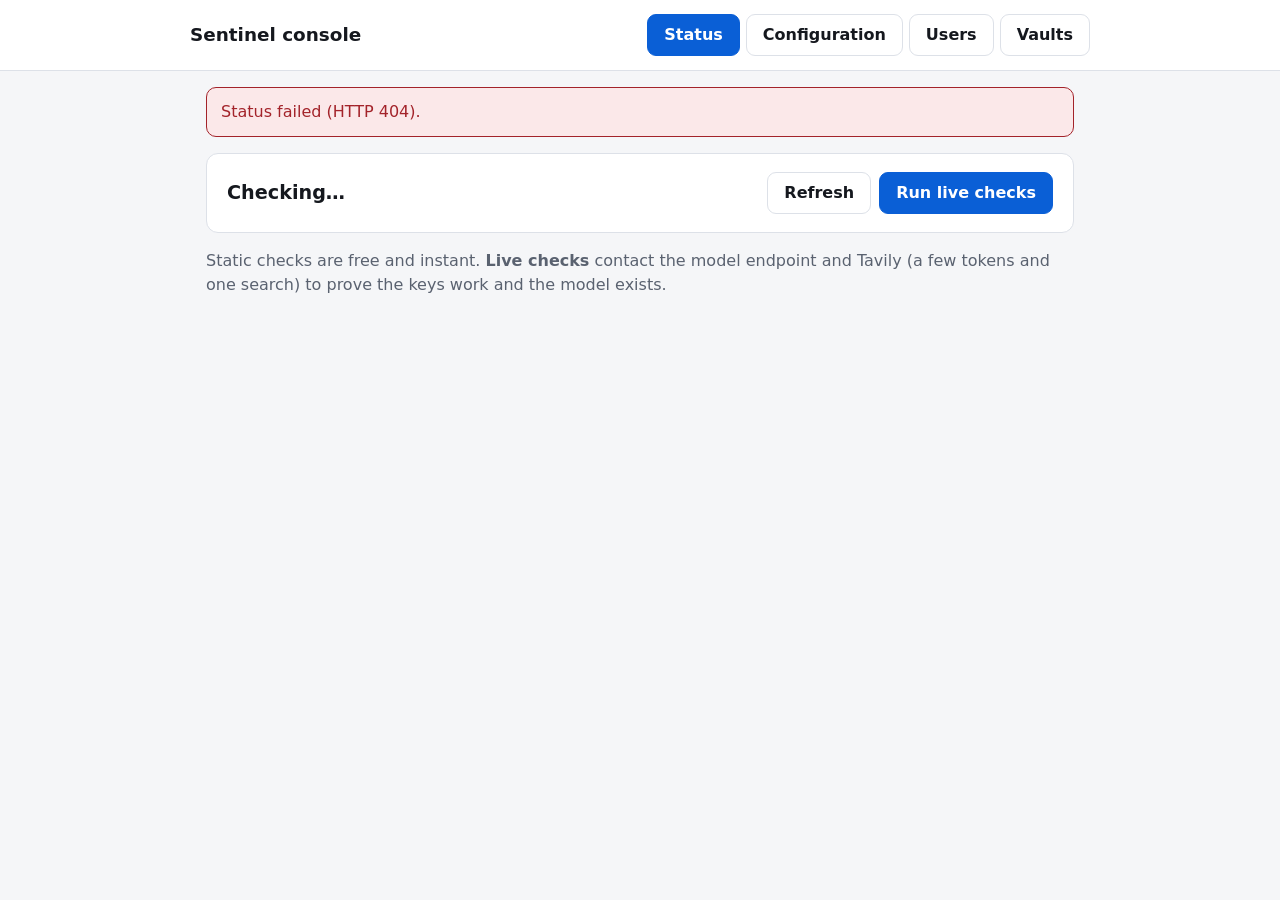
==== commit 263b6e15: "Merge pull request #7 from talacha/feat/admin-vaults feat: /admin/vaults to list, view and edit vaul" ====
--- a/ui/console.html
+++ b/ui/console.html
@@ -57,6 +57,16 @@
     dialog::backdrop { background:rgb(0 0 0 / .5); }
     dialog h2 { margin:0 0 4px; font-size:1.1rem; }
     dialog label { display:grid; gap:4px; margin:12px 0; font-size:.9rem; font-weight:600; }
+    a.btn, a.btn:visited { display:inline-block; padding:8px 16px; border-radius:9px; border:1.5px solid var(--accent); background:var(--accent); color:var(--on-accent); font-weight:600; text-decoration:none; }
+    a { color:var(--accent); }
+    pre.yaml { margin:8px 0 0; padding:14px; background:var(--skip-bg); border-radius:8px; overflow:auto; max-height:560px; font:.85rem/1.5 var(--mono); white-space:pre; tab-size:2; }
+    textarea.yaml-edit { display:block; width:100%; min-height:520px; margin:6px 0 14px; padding:12px; border:1.5px solid var(--border); border-radius:8px; background:var(--bg); color:var(--text); font:.85rem/1.5 var(--mono); tab-size:2; white-space:pre; overflow:auto; resize:vertical; }
+    .errors { padding:10px 14px; margin:0 0 12px; border-radius:8px; background:var(--fail-bg); color:var(--fail); }
+    .errors ul { margin:6px 0 0; padding-left:20px; }
+    .errors.ok { background:var(--pass-bg); color:var(--pass); }
+    .notice { padding:10px 14px; margin:8px 0; border-radius:8px; background:var(--warn-bg); color:var(--warn); }
+    .lbl { display:block; font-weight:600; margin-top:8px; }
+    #edit-note { max-width:none; }
     table.users { width:100%; border-collapse:collapse; font-size:.95rem; }
     table.users th, table.users td { text-align:left; padding:10px 8px; border-top:1px solid var(--border); vertical-align:middle; }
     table.users thead th { border-top:0; font-size:.72rem; text-transform:uppercase; letter-spacing:.05em; color:var(--muted); }
@@ -84,6 +94,7 @@
         <button class="tab" role="tab" id="tab-status" aria-selected="true" aria-controls="panel-status">Status</button>
         <button class="tab" role="tab" id="tab-admin" aria-selected="false" aria-controls="panel-admin">Configuration</button>
         <button class="tab" role="tab" id="tab-users" aria-selected="false" aria-controls="panel-users">Users</button>
+        <button class="tab" role="tab" id="tab-vaults" aria-selected="false" aria-controls="panel-vaults">Vaults</button>
         <button id="signout" class="link" hidden>Sign out</button>
       </nav>
     </div>
@@ -123,6 +134,54 @@
           <thead><tr><th scope="col">User</th><th scope="col">Role</th><th scope="col">Password</th><th scope="col"><span class="sr">Actions</span></th></tr></thead>
           <tbody id="users-body"></tbody>
         </table>
+      </div>
+    </section>
+    <section id="panel-vaults" role="tabpanel" aria-labelledby="tab-vaults" hidden>
+      <div id="vaults-list" hidden>
+        <p class="muted">The policies (vaults) the service reviews documents against. Editing a vault saves a new version that applies to new reviews immediately; the shipped files are never modified, and every earlier version stays viewable.</p>
+        <div id="vaults-notice"></div>
+        <div class="card">
+          <table class="users">
+            <thead><tr><th scope="col">Vault</th><th scope="col">Rules</th><th scope="col">Version</th><th scope="col">Last change</th><th scope="col"><span class="sr">Actions</span></th></tr></thead>
+            <tbody id="vaults-body"></tbody>
+          </table>
+        </div>
+      </div>
+
+      <div id="vault-view" hidden>
+        <p><a href="/admin/vaults" id="view-back">&larr; All vaults</a></p>
+        <div class="card">
+          <h2 id="view-title"></h2>
+          <p class="muted" id="view-meta"></p>
+          <div id="view-notices"></div>
+          <div class="actions"><a id="view-edit" class="btn" href="#" hidden>Edit this vault</a></div>
+        </div>
+        <div class="card"><h2>Rules</h2>
+          <table class="users"><thead><tr><th scope="col">Rule</th><th scope="col">Kind</th><th scope="col">Severity</th></tr></thead><tbody id="view-rules"></tbody></table>
+        </div>
+        <div class="card"><h2>YAML <span class="muted" id="view-version"></span></h2><pre class="yaml" id="view-yaml"></pre></div>
+        <div class="card"><h2>Version history</h2>
+          <table class="users"><thead><tr><th scope="col">Version</th><th scope="col">Saved by</th><th scope="col">When</th><th scope="col">Note</th><th scope="col"><span class="sr">View</span></th></tr></thead><tbody id="view-history"></tbody></table>
+        </div>
+      </div>
+
+      <div id="vault-edit" hidden>
+        <p><a href="#" id="edit-back">&larr; Back to the vault</a></p>
+        <div class="card">
+          <h2 id="edit-title"></h2>
+          <p class="muted" id="edit-intro"></p>
+          <div id="edit-errors" class="errors" role="alert" hidden></div>
+          <label class="lbl" for="edit-yaml">Vault YAML</label>
+          <textarea id="edit-yaml" class="yaml-edit" spellcheck="false" wrap="off" autocomplete="off"></textarea>
+          <label class="lbl" for="edit-note">What changed? (optional, kept in the version history)</label>
+          <input id="edit-note" type="text" maxlength="200" autocomplete="off">
+          <div class="actions">
+            <button type="button" id="edit-validate">Validate</button>
+            <button type="button" id="edit-save" class="primary">Save as new version</button>
+            <button type="button" id="edit-cancel">Cancel</button>
+            <span id="edit-status" class="muted" role="status" aria-live="polite"></span>
+          </div>
+        </div>
       </div>
     </section>
   </main>
@@ -552,23 +611,244 @@
   }
 }
 
+// ------------------------------------------------------------------------------ vaults
+// Three views, chosen by the URL: /admin/vaults (list), /admin/vaults/<id> (the current version),
+// /admin/vaults/<id>/edit (editor).
+
+const vaultState = { id: null, baseVersion: null, original: "", loaded: false };
+
+function parseVaultPath(path) {
+  const m = path.match(/^\/admin\/vaults(?:\/([^/]+?)(\/edit)?)?\/?$/);
+  return m ? { id: m[1] ? decodeURIComponent(m[1]) : null, edit: Boolean(m[2]) } : null;
+}
+
+const vaultUrl = (id, suffix = "") => `/admin/vaults/${encodeURIComponent(id)}${suffix}`;
+const vaultApi = (id, suffix = "") => `/v1/admin/vaults/${encodeURIComponent(id)}${suffix}`;
+
+function editorDirty() {
+  return vaultState.loaded && !$("vault-edit").hidden && $("edit-yaml").value !== vaultState.original;
+}
+
+function navigate(path) {
+  if (editorDirty() && !confirm("You have unsaved changes to this vault. Discard them?")) return false;
+  vaultState.loaded = false;
+  history.pushState(null, "", path);
+  renderVaultRoute();
+  return true;
+}
+
+function link(text, path, attrs) {
+  const a = h("a", { href: path, ...attrs }, text);
+  a.addEventListener("click", (e) => { e.preventDefault(); navigate(path); });
+  return a;
+}
+
+function showVaultView(which) {
+  for (const id of ["vaults-list", "vault-view", "vault-edit"]) $(id).hidden = id !== which;
+}
+
+function versionBadge(v) {
+  return v.source === "edited" ? `edited, version ${v.version}` : "shipped, version 1";
+}
+
+async function loadVaultList() {
+  showVaultView("vaults-list");
+  const resp = await api("/v1/admin/vaults");
+  if (!resp.ok) throw new Stop(`Could not load the vaults (HTTP ${resp.status}).`);
+  const data = await resp.json();
+  const notice = $("vaults-notice");
+  notice.replaceChildren();
+  if (!data.editable) notice.append(h("p", { class: "notice" }, "Editing is not available on this deployment (there is no writable state directory). Vaults can be viewed only."));
+  for (const problem of data.problems) notice.append(h("p", { class: "notice" }, `Saved edits were ignored: ${problem}`));
+  const body = $("vaults-body");
+  body.replaceChildren();
+  for (const v of data.vaults) {
+    const actions = [link("View", vaultUrl(v.id))];
+    if (data.editable) actions.push(" · ", link("Edit", vaultUrl(v.id, "/edit")));
+    body.append(h("tr", {},
+      h("th", { scope: "row" }, link(v.title, vaultUrl(v.id)), h("br"), h("span", { class: "muted" }, v.id)),
+      h("td", {}, String(v.rule_count)),
+      h("td", {}, h("span", { class: `role ${v.source === "edited" ? "admin" : ""}` }, versionBadge(v))),
+      h("td", { class: "detail" }, v.source === "edited" ? `${v.updated_by || "?"}, ${fmtDate(v.updated_at)}` : "not edited"),
+      h("td", {}, actions)));
+  }
+}
+
+async function fetchVault(id, version) {
+  const resp = await api(vaultApi(id) + (version ? `?version=${version}` : ""));
+  if (resp.status === 404) throw new Stop(`There is no such vault or version: ${id}${version ? ` v${version}` : ""}.`);
+  if (!resp.ok) throw new Stop(`Could not load the vault (HTTP ${resp.status}).`);
+  return resp.json();
+}
+
+async function loadVaultView(id, version) {
+  showVaultView("vault-view");
+  const d = await fetchVault(id, version);
+  $("view-title").replaceChildren(d.title, " ", h("code", {}, d.id));
+  $("view-meta").textContent = d.description || "";
+  const notices = $("view-notices");
+  notices.replaceChildren(
+    h("p", {}, h("strong", {}, `Current version: ${versionBadge(d)}`),
+      d.source === "edited" ? ` (saved by ${d.updated_by || "?"} on ${fmtDate(d.updated_at)}${d.note ? `: ${d.note}` : ""})` : ""));
+  if (!d.is_current) {
+    const back = link("Show the current version", vaultUrl(d.id));
+    notices.append(h("p", { class: "notice" }, `You are viewing an earlier version (${d.viewing_version}), not the one in use. `, back));
+  }
+  if (d.shipped_changed) notices.append(h("p", { class: "notice" }, "The shipped file for this vault has changed since it was edited here. The edited version is the one in use; the shipped change is ignored."));
+  const edit = $("view-edit");
+  edit.hidden = !(d.editable && d.is_current);
+  edit.setAttribute("href", vaultUrl(d.id, "/edit"));
+  $("view-back").onclick = (e) => { e.preventDefault(); navigate("/admin/vaults"); };
+  edit.onclick = (e) => { e.preventDefault(); navigate(vaultUrl(d.id, "/edit")); };
+  $("view-rules").replaceChildren(...d.rules.map((r) => h("tr", {},
+    h("th", { scope: "row" }, r.title, h("br"), h("span", { class: "muted" }, r.id)),
+    h("td", {}, r.kind + (r.external_check ? " + public check" : "")),
+    h("td", {}, r.severity))));
+  $("view-version").textContent = `(version ${d.viewing_version})`;
+  $("view-yaml").textContent = d.yaml;
+  $("view-history").replaceChildren(...d.history.map((v) => h("tr", {},
+    h("th", { scope: "row" }, `v${v.version}`, v.version === d.version ? " (current)" : ""),
+    h("td", {}, v.saved_by || "shipped file"),
+    h("td", { class: "detail" }, v.saved_at ? fmtDate(v.saved_at) : ""),
+    h("td", { class: "detail" }, v.note || ""),
+    h("td", {}, v.version === d.viewing_version ? "viewing" : link("View", vaultUrl(d.id) + `?version=${v.version}`)))));
+}
+
+function showEditorErrors(errors, ok) {
+  const box = $("edit-errors");
+  box.replaceChildren();
+  box.classList.toggle("ok", Boolean(ok));
+  if (typeof errors === "string") box.append(errors);
+  else {
+    box.append(ok ? "" : "The vault was not accepted:");
+    box.append(h("ul", {}, errors.map((e) => h("li", {},
+      e.line ? `line ${e.line}${e.column ? `, column ${e.column}` : ""}: ` : e.path ? `${e.path}: ` : "", e.message))));
+  }
+  box.hidden = false;
+}
+
+async function loadVaultEdit(id) {
+  showVaultView("vault-edit");
+  const d = await fetchVault(id);
+  if (!d.editable) throw new Stop("Editing is not available on this deployment.");
+  vaultState.id = d.id;
+  vaultState.baseVersion = d.version;
+  vaultState.original = d.yaml;
+  vaultState.loaded = true;
+  $("edit-title").textContent = `Edit ${d.title} (${d.id})`;
+  $("edit-intro").textContent = `You are editing version ${d.version}. Saving creates version ${d.version + 1}, which applies to new reviews immediately; the current version stays in the history.`;
+  $("edit-yaml").value = d.yaml;
+  $("edit-note").value = "";
+  $("edit-errors").hidden = true;
+  $("edit-status").textContent = "";
+  $("edit-back").onclick = (e) => { e.preventDefault(); navigate(vaultUrl(d.id)); };
+}
+
+async function renderVaultRoute() {
+  banner("");
+  const route = parseVaultPath(location.pathname) || { id: null, edit: false };
+  const version = Number(new URLSearchParams(location.search).get("version")) || null;
+  try {
+    if (!route.id) await loadVaultList();
+    else if (route.edit) await loadVaultEdit(route.id);
+    else await loadVaultView(route.id, version);
+  } catch (err) {
+    if (err instanceof Stop) banner(err.message);
+    else throw err;
+  }
+}
+
+async function validateVault() {
+  $("edit-status").textContent = "Checking…";
+  const resp = await api(vaultApi(vaultState.id, "/validate"), { method: "POST", json: { yaml: $("edit-yaml").value } });
+  const data = await resp.json().catch(() => ({}));
+  $("edit-status").textContent = "";
+  if (resp.status === 422 && data.detail?.errors) { showEditorErrors(data.detail.errors); return false; }
+  if (!resp.ok) { showEditorErrors(`Validation failed (HTTP ${resp.status}).`); return false; }
+  showEditorErrors(`Valid: "${data.title}" with ${data.rule_count} rules. Nothing has been saved yet.`, true);
+  return true;
+}
+
+async function saveVault() {
+  $("edit-status").textContent = "Saving…";
+  const resp = await api(vaultApi(vaultState.id), {
+    method: "PUT",
+    json: { yaml: $("edit-yaml").value, base_version: vaultState.baseVersion, note: $("edit-note").value },
+  });
+  const data = await resp.json().catch(() => ({}));
+  $("edit-status").textContent = "";
+  if (resp.status === 422 && data.detail?.errors) { showEditorErrors(data.detail.errors); return; }
+  if (resp.status === 413) { showEditorErrors("The vault is too large to save."); return; }
+  if (resp.status === 409) {
+    showEditorErrors(`Not saved: version ${data.detail.current} was saved while you were editing. Copy your changes somewhere safe, then reopen the editor to start from the latest version.`);
+    return;
+  }
+  if (resp.status === 501) { showEditorErrors("Editing is not available on this deployment."); return; }
+  if (!resp.ok) { showEditorErrors(`Save failed (HTTP ${resp.status}).`); return; }
+  vaultState.loaded = false; // saved: nothing left to discard
+  history.pushState(null, "", vaultUrl(vaultState.id));
+  await renderVaultRoute();
+  banner(`Saved as version ${data.saved_version}. It applies to new reviews immediately.`, "ok");
+}
+
+window.addEventListener("beforeunload", (e) => { if (editorDirty()) { e.preventDefault(); e.returnValue = ""; } });
+
+function tabForPath(path) {
+  const clean = path.replace(/\/+$/, "");
+  if (clean === "/admin/user") return "users";
+  if (clean === "/admin") return "admin";
+  if (clean === "/admin/vaults" || clean.startsWith("/admin/vaults/")) return "vaults";
+  return "status";
+}
+
 function show(tab, autoload = true) {
-  const paths = { status: "/status", admin: "/admin", users: "/admin/user" };
+  const paths = { status: "/status", admin: "/admin", users: "/admin/user", vaults: "/admin/vaults" };
   for (const name of Object.keys(paths)) {
     $(`panel-${name}`).hidden = name !== tab;
     $(`tab-${name}`).setAttribute("aria-selected", String(name === tab));
   }
-  try { history.replaceState(null, "", paths[tab]); } catch { /* not critical */ }
+  // Keep a deeper vault URL (view or edit) when the page was opened on one.
+  if (!(tab === "vaults" && parseVaultPath(location.pathname))) {
+    try { history.replaceState(null, "", paths[tab]); } catch { /* not critical */ }
+  }
   banner("");
   if (!autoload) return;
   if (tab === "status") loadStatus(false);
   else if (tab === "admin") loadConfig();
-  else loadUsers();
-}
-
-$("tab-status").addEventListener("click", () => show("status"));
-$("tab-admin").addEventListener("click", () => show("admin"));
-$("tab-users").addEventListener("click", () => show("users"));
+  else if (tab === "users") loadUsers();
+  else renderVaultRoute();
+}
+
+// Leaving the editor (another tab, browser Back) asks first when there are unsaved changes.
+function confirmLeave() {
+  if (!editorDirty()) return true;
+  if (!confirm("You have unsaved changes to this vault. Discard them?")) return false;
+  vaultState.loaded = false;
+  return true;
+}
+
+window.addEventListener("popstate", () => {
+  if (!confirmLeave()) {
+    // The URL already changed; put the editor's URL back so Back does not silently discard.
+    history.pushState(null, "", vaultUrl(vaultState.id, "/edit"));
+    return;
+  }
+  show(tabForPath(location.pathname));
+});
+
+function openTab(tab) {
+  if (!confirmLeave()) return;
+  if (tab === "vaults") { try { history.replaceState(null, "", "/admin/vaults"); } catch { /* not critical */ } }
+  show(tab);
+}
+
+$("tab-status").addEventListener("click", () => openTab("status"));
+$("tab-admin").addEventListener("click", () => openTab("admin"));
+$("tab-users").addEventListener("click", () => openTab("users"));
+$("tab-vaults").addEventListener("click", () => openTab("vaults"));
+$("edit-validate").addEventListener("click", () => validateVault());
+$("edit-save").addEventListener("click", () => saveVault());
+$("edit-cancel").addEventListener("click", () => navigate(vaultUrl(vaultState.id)));
 $("refresh").addEventListener("click", () => loadStatus(false));
 $("live").addEventListener("click", () => loadStatus(true));
 $("save").addEventListener("click", () => saveConfig());
@@ -576,8 +856,7 @@
 $("verify").addEventListener("click", () => { show("status", false); loadStatus(true); });
 $("signout").addEventListener("click", () => { auth.user = auth.pass = null; location.reload(); });
 
-const startPath = location.pathname.replace(/\/+$/, "");
-show(startPath === "/admin/user" ? "users" : startPath === "/admin" ? "admin" : "status");
+show(tabForPath(location.pathname));
   </script>
 </body>
 </html>
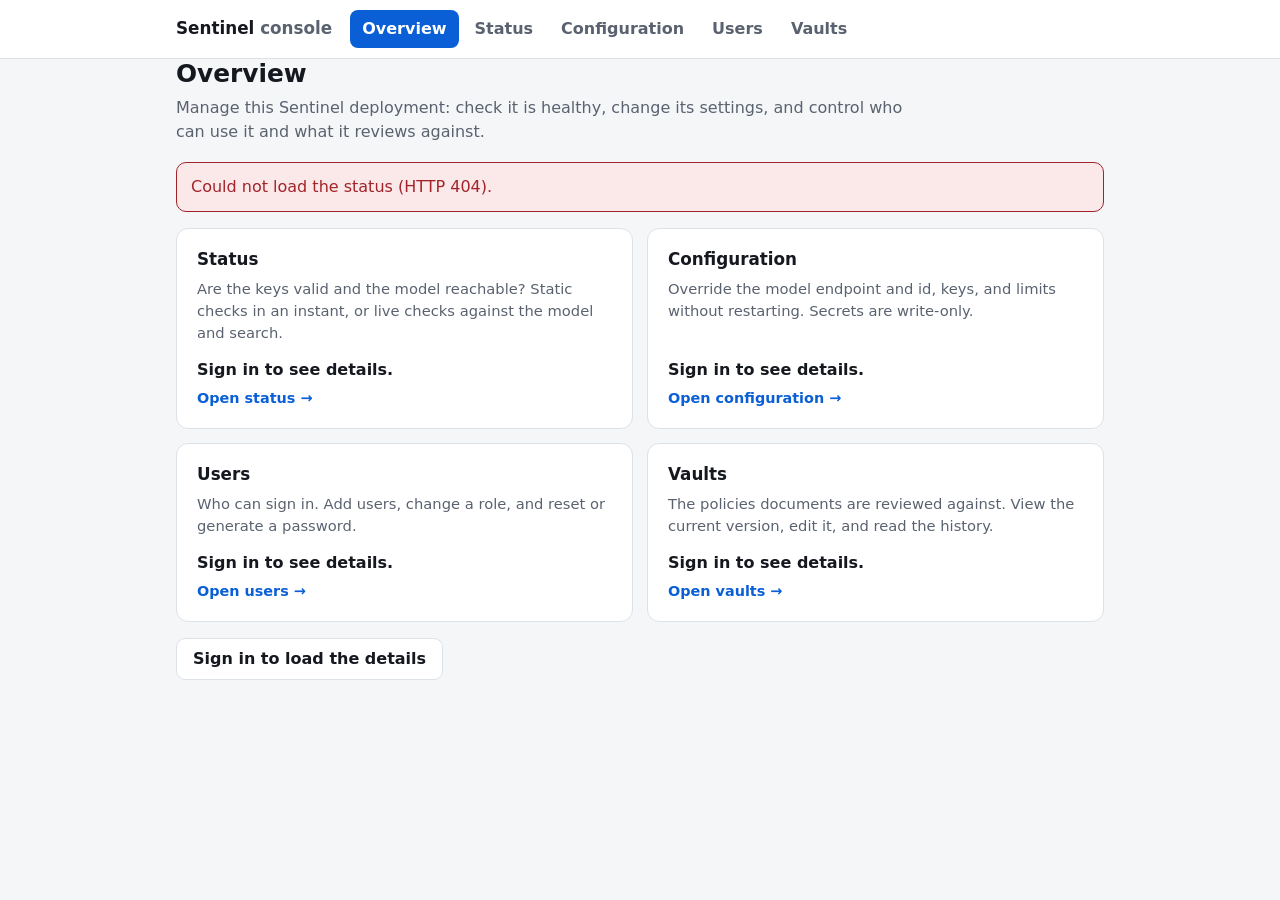
==== commit 95bf3703: "feat: reorganise the admin console; add and edit users Console structure - /admin is now an overview" ====
--- a/ui/console.html
+++ b/ui/console.html
@@ -14,168 +14,272 @@
               --pass:#66dc9c; --pass-bg:#12291e; --fail:#ff8f95; --fail-bg:#351619; --warn:#f3c463; --warn-bg:#2e2410; --skip:#9aa2b2; --skip-bg:#232833; }
     }
     * { box-sizing: border-box; }
+    html { scroll-padding-top: 72px; }
     body { margin:0; background:var(--bg); color:var(--text); font:16px/1.5 system-ui,-apple-system,"Segoe UI",Roboto,sans-serif; }
-    .wrap { max-width: 900px; margin: 0 auto; padding: 0 16px; }
-    header { background:var(--surface); border-bottom:1px solid var(--border); }
-    .top { display:flex; flex-wrap:wrap; gap:8px 20px; align-items:center; justify-content:space-between; padding:14px 0; }
-    h1 { margin:0; font-size:1.15rem; }
-    nav { display:flex; gap:6px; }
-    button { font:inherit; font-weight:600; border-radius:9px; padding:8px 16px; cursor:pointer; border:1.5px solid var(--border); background:var(--surface); color:var(--text); }
-    button.primary { background:var(--accent); border-color:var(--accent); color:var(--on-accent); }
-    button.tab[aria-selected="true"] { background:var(--accent); border-color:var(--accent); color:var(--on-accent); }
-    button.link { border:0; background:none; color:var(--accent); padding:2px 6px; font-weight:600; }
+    a { color:var(--accent); }
+    [hidden] { display:none !important; } /* author display rules below must not un-hide these */
+    .wrap { max-width: 960px; margin: 0 auto; padding: 0 16px; }
+    .muted { color:var(--muted); }
+    .sr { position:absolute; width:1px; height:1px; overflow:hidden; clip:rect(0 0 0 0); white-space:nowrap; }
+    .skip { position:absolute; left:8px; top:-56px; z-index:30; padding:8px 14px; border-radius:8px; background:var(--accent); color:var(--on-accent); font-weight:600; }
+    .skip:focus { top:8px; }
+
+    /* ---- header and navigation */
+    header.site { position:sticky; top:0; z-index:10; background:var(--surface); border-bottom:1px solid var(--border); }
+    .bar { display:flex; flex-wrap:wrap; align-items:center; gap:6px 18px; padding-top:10px; padding-bottom:10px; }
+    .brand { font-weight:750; font-size:1.05rem; color:var(--text); text-decoration:none; }
+    .brand span { color:var(--muted); font-weight:600; }
+    #mainnav { display:flex; gap:4px; flex:1 1 auto; overflow-x:auto; }
+    #mainnav a { padding:7px 12px; border-radius:8px; text-decoration:none; color:var(--muted); font-weight:600; white-space:nowrap; }
+    #mainnav a:hover { background:var(--skip-bg); color:var(--text); }
+    #mainnav a[aria-current="page"] { background:var(--accent); color:var(--on-accent); }
+    .who { display:flex; align-items:center; gap:6px; font-size:.9rem; }
+
+    /* ---- page heading */
+    main { padding: 28px 0 72px; }
+    .page-head { margin:0 0 18px; }
+    .crumbs { display:flex; flex-wrap:wrap; gap:2px 8px; margin:0 0 6px; font-size:.85rem; color:var(--muted); }
+    .crumbs a { color:var(--muted); }
+    .crumbs .sep { opacity:.55; }
+    h1 { margin:0; font-size:1.55rem; line-height:1.25; overflow-wrap:anywhere; }
+    h1:focus { outline:none; }
+    .lede { margin:6px 0 0; max-width:72ch; color:var(--muted); }
+
+    /* ---- controls */
+    button, a.btn { font:inherit; font-weight:600; border-radius:9px; padding:8px 16px; cursor:pointer; border:1.5px solid var(--border); background:var(--surface); color:var(--text); text-decoration:none; display:inline-block; }
+    button.primary, a.btn.primary { background:var(--accent); border-color:var(--accent); color:var(--on-accent); }
+    button.small { padding:4px 12px; font-size:.9rem; }
+    button.link { border:0; background:none; color:var(--accent); padding:2px 6px; }
     button:disabled { opacity:.5; cursor:not-allowed; }
-    button:focus-visible, input:focus-visible, select:focus-visible { outline:3px solid color-mix(in srgb,var(--accent) 45%,transparent); outline-offset:2px; }
-    main { padding: 22px 0 60px; }
-    .muted { color:var(--muted); }
+    a:focus-visible, button:focus-visible, input:focus-visible, select:focus-visible, textarea:focus-visible { outline:3px solid color-mix(in srgb,var(--accent) 45%,transparent); outline-offset:2px; }
+    input[type=text], input[type=number], input[type=password], input:not([type]), select { font:inherit; padding:8px 10px; border-radius:8px; border:1.5px solid var(--border); background:var(--bg); color:var(--text); width:100%; max-width:480px; }
+    select:disabled { opacity:.6; }
+    fieldset { border:0; margin:14px 0 0; padding:0; }
+    legend { font-weight:600; padding:0 0 4px; }
+    code { font-family:var(--mono); font-size:.85em; background:var(--skip-bg); padding:1px 6px; border-radius:4px; overflow-wrap:anywhere; }
+    .actions { display:flex; gap:8px; flex-wrap:wrap; align-items:center; }
+    .inline { display:flex; gap:12px; align-items:center; flex-wrap:wrap; }
+
+    /* ---- messages */
     .banner { padding:12px 14px; border-radius:10px; margin-bottom:16px; border:1px solid; }
     .banner.error { background:var(--fail-bg); color:var(--fail); border-color:var(--fail); }
     .banner.ok { background:var(--pass-bg); color:var(--pass); border-color:var(--pass); }
+    .notice { padding:10px 14px; margin:8px 0; border-radius:8px; background:var(--warn-bg); color:var(--warn); }
+    .errors { padding:10px 14px; margin:0 0 12px; border-radius:8px; background:var(--fail-bg); color:var(--fail); }
+    .errors ul { margin:6px 0 0; padding-left:20px; }
+    .errors.ok { background:var(--pass-bg); color:var(--pass); }
+    .err { color:var(--fail); font-weight:600; font-size:.88rem; }
+    .help { font-size:.85rem; color:var(--muted); }
+
+    /* ---- cards, tiles, tables */
     .card { background:var(--surface); border:1px solid var(--border); border-radius:12px; padding:18px 20px; margin-bottom:16px; }
     .card h2 { margin:0 0 10px; font-size:1rem; }
+    .card > div > p:first-child { margin-top:0; }
+    .toolbar { display:flex; flex-wrap:wrap; gap:8px 16px; align-items:center; justify-content:space-between; margin-bottom:6px; }
+    .toolbar h2 { margin:0; }
+    .tiles { display:grid; grid-template-columns:repeat(2,minmax(0,1fr)); gap:14px; margin-bottom:16px; }
+    a.tile { display:flex; flex-direction:column; gap:6px; padding:18px 20px; background:var(--surface); border:1px solid var(--border); border-radius:12px; color:var(--text); text-decoration:none; }
+    a.tile:hover { border-color:var(--accent); }
+    a.tile h2 { margin:0; font-size:1.05rem; }
+    a.tile p { margin:0; font-size:.92rem; color:var(--muted); }
+    a.tile .fact { margin-top:auto; padding-top:8px; font-weight:600; color:var(--text); }
+    a.tile .go { font-size:.9rem; font-weight:600; color:var(--accent); }
+    table.grid { width:100%; border-collapse:collapse; font-size:.95rem; }
+    table.grid th, table.grid td { text-align:left; padding:10px 8px; border-top:1px solid var(--border); vertical-align:middle; }
+    table.grid thead th { border-top:0; font-size:.72rem; text-transform:uppercase; letter-spacing:.05em; color:var(--muted); }
+    table.grid tbody th { font-weight:650; overflow-wrap:anywhere; }
+    table.grid tbody th .muted { font-weight:400; font-size:.85rem; }
+    td.right, th.right { text-align:right; }
+    .role { display:inline-block; padding:1px 8px; border-radius:999px; font-size:.75rem; font-weight:700; background:var(--skip-bg); color:var(--skip); }
+    .role.admin { background:var(--warn-bg); color:var(--warn); }
+    .chip { display:inline-block; text-align:center; padding:1px 8px; border-radius:999px; font-size:.72rem; font-weight:700; font-family:var(--mono); }
+    .s-pass { color:var(--pass); background:var(--pass-bg); } .s-fail { color:var(--fail); background:var(--fail-bg); }
+    .s-warn { color:var(--warn); background:var(--warn-bg); } .s-skip { color:var(--skip); background:var(--skip-bg); }
+    .detail { color:var(--muted); font-size:.9rem; overflow-wrap:anywhere; }
+    .badge { font-size:.7rem; font-weight:700; padding:1px 8px; border-radius:999px; background:var(--warn-bg); color:var(--warn); }
+
+    /* ---- status */
     .summary { display:flex; flex-wrap:wrap; gap:10px 16px; align-items:center; justify-content:space-between; }
     .verdict { font-size:1.2rem; font-weight:700; }
     .verdict.ready { color:var(--pass); } .verdict.notready { color:var(--fail); }
-    .actions { display:flex; gap:8px; flex-wrap:wrap; }
     .row { display:grid; grid-template-columns: 64px minmax(120px,190px) 1fr; gap:6px 12px; padding:8px 0; border-top:1px solid var(--border); align-items:start; }
     .row:first-of-type { border-top:0; }
-    .chip { display:inline-block; text-align:center; padding:1px 8px; border-radius:999px; font-size:.72rem; font-weight:700; font-family:var(--mono); }
-    .s-pass { color:var(--pass); background:var(--pass-bg); } .s-fail { color:var(--fail); background:var(--fail-bg); }
-    .s-warn { color:var(--warn); background:var(--warn-bg); } .s-skip { color:var(--skip); background:var(--skip-bg); }
     .name { font-weight:600; overflow-wrap:anywhere; }
-    .detail { color:var(--muted); font-size:.9rem; overflow-wrap:anywhere; }
+
+    /* ---- configuration form */
     .field { display:grid; gap:4px; padding:12px 0; border-top:1px solid var(--border); }
     .field:first-of-type { border-top:0; }
     .field label.lbl { font-weight:600; display:flex; gap:8px; align-items:center; flex-wrap:wrap; }
-    .field .help { font-size:.85rem; color:var(--muted); }
-    .field .err { font-size:.85rem; color:var(--fail); font-weight:600; }
-    input[type=text], input[type=number], input[type=password], select { font:inherit; padding:8px 10px; border-radius:8px; border:1.5px solid var(--border); background:var(--bg); color:var(--text); width:100%; max-width:480px; }
-    .badge { font-size:.7rem; font-weight:700; padding:1px 8px; border-radius:999px; background:var(--warn-bg); color:var(--warn); }
-    .inline { display:flex; gap:12px; align-items:center; flex-wrap:wrap; }
-    code { font-family:var(--mono); font-size:.85em; background:var(--skip-bg); padding:1px 6px; border-radius:4px; overflow-wrap:anywhere; }
-    dialog { border:1px solid var(--border); border-radius:12px; padding:22px; background:var(--surface); color:var(--text); width:min(92vw,380px); }
+    .savebar { position:sticky; bottom:0; z-index:5; display:flex; gap:8px; flex-wrap:wrap; padding:12px 16px; margin-top:8px; background:var(--surface); border:1px solid var(--border); border-radius:12px; }
+
+    /* ---- vaults */
+    pre.yaml { margin:8px 0 0; padding:14px; background:var(--skip-bg); border-radius:8px; overflow:auto; max-height:560px; font:.85rem/1.5 var(--mono); white-space:pre; tab-size:2; }
+    textarea.yaml-edit { display:block; width:100%; min-height:520px; margin:6px 0 14px; padding:12px; border:1.5px solid var(--border); border-radius:8px; background:var(--bg); color:var(--text); font:.85rem/1.5 var(--mono); tab-size:2; white-space:pre; overflow:auto; resize:vertical; }
+    .lbl { display:block; font-weight:600; margin-top:8px; }
+    #edit-note { max-width:none; }
+
+    /* ---- dialogs */
+    dialog { border:1px solid var(--border); border-radius:12px; padding:22px; background:var(--surface); color:var(--text); width:min(92vw,440px); }
     dialog::backdrop { background:rgb(0 0 0 / .5); }
     dialog h2 { margin:0 0 4px; font-size:1.1rem; }
     dialog label { display:grid; gap:4px; margin:12px 0; font-size:.9rem; font-weight:600; }
-    a.btn, a.btn:visited { display:inline-block; padding:8px 16px; border-radius:9px; border:1.5px solid var(--accent); background:var(--accent); color:var(--on-accent); font-weight:600; text-decoration:none; }
-    a { color:var(--accent); }
-    pre.yaml { margin:8px 0 0; padding:14px; background:var(--skip-bg); border-radius:8px; overflow:auto; max-height:560px; font:.85rem/1.5 var(--mono); white-space:pre; tab-size:2; }
-    textarea.yaml-edit { display:block; width:100%; min-height:520px; margin:6px 0 14px; padding:12px; border:1.5px solid var(--border); border-radius:8px; background:var(--bg); color:var(--text); font:.85rem/1.5 var(--mono); tab-size:2; white-space:pre; overflow:auto; resize:vertical; }
-    .errors { padding:10px 14px; margin:0 0 12px; border-radius:8px; background:var(--fail-bg); color:var(--fail); }
-    .errors ul { margin:6px 0 0; padding-left:20px; }
-    .errors.ok { background:var(--pass-bg); color:var(--pass); }
-    .notice { padding:10px 14px; margin:8px 0; border-radius:8px; background:var(--warn-bg); color:var(--warn); }
-    .lbl { display:block; font-weight:600; margin-top:8px; }
-    #edit-note { max-width:none; }
-    table.users { width:100%; border-collapse:collapse; font-size:.95rem; }
-    table.users th, table.users td { text-align:left; padding:10px 8px; border-top:1px solid var(--border); vertical-align:middle; }
-    table.users thead th { border-top:0; font-size:.72rem; text-transform:uppercase; letter-spacing:.05em; color:var(--muted); }
-    table.users tbody th { font-weight:650; overflow-wrap:anywhere; }
-    .sr { position:absolute; width:1px; height:1px; overflow:hidden; clip:rect(0 0 0 0); white-space:nowrap; }
-    .role { display:inline-block; padding:1px 8px; border-radius:999px; font-size:.75rem; font-weight:700; background:var(--skip-bg); color:var(--skip); }
-    .role.admin { background:var(--warn-bg); color:var(--warn); }
-    .choice-row { display:flex !important; grid-template-columns:none; gap:8px; align-items:center; font-weight:500 !important; margin:8px 0 !important; }
-    dialog .err { color:var(--fail); font-weight:600; margin:8px 0; }
+    dialog label .help { font-weight:400; }
+    dialog .err { margin:8px 0; }
+    dialog .actions { margin-top:16px; }
+    .choice-row { display:flex; gap:8px; align-items:center; font-weight:500; margin:6px 0; }
     code.secret { display:block; padding:12px; font-size:1.05rem; word-break:break-all; user-select:all; }
-    @media (max-width:560px) {
-      table.users thead { display:none; }
-      table.users, table.users tbody, table.users tr, table.users th, table.users td { display:block; }
-      table.users tr { border-top:1px solid var(--border); padding:8px 0; }
-      table.users th, table.users td { border:0; padding:2px 0; }
+
+    @media (max-width:640px) {
+      header.site { position:static; }
+      .who { order:2; margin-left:auto; }
+      #mainnav { order:3; flex-basis:100%; }
+      .tiles { grid-template-columns:1fr; }
+      table.grid thead { display:none; }
+      table.grid, table.grid tbody, table.grid tr, table.grid th, table.grid td { display:block; }
+      table.grid tr { border-top:1px solid var(--border); padding:8px 0; }
+      table.grid th, table.grid td { border:0; padding:2px 0; }
+      td.right { text-align:left; }
+      .row { grid-template-columns: 60px 1fr; } .row .detail { grid-column: 1 / -1; }
+      h1 { font-size:1.35rem; }
     }
-    @media (max-width:560px) { .row { grid-template-columns: 60px 1fr; } .row .detail { grid-column: 1 / -1; } }
   </style>
 </head>
 <body>
-  <header>
-    <div class="wrap top">
-      <h1>Sentinel console</h1>
-      <nav role="tablist" aria-label="Console sections">
-        <button class="tab" role="tab" id="tab-status" aria-selected="true" aria-controls="panel-status">Status</button>
-        <button class="tab" role="tab" id="tab-admin" aria-selected="false" aria-controls="panel-admin">Configuration</button>
-        <button class="tab" role="tab" id="tab-users" aria-selected="false" aria-controls="panel-users">Users</button>
-        <button class="tab" role="tab" id="tab-vaults" aria-selected="false" aria-controls="panel-vaults">Vaults</button>
-        <button id="signout" class="link" hidden>Sign out</button>
+  <a class="skip" href="#main">Skip to content</a>
+
+  <header class="site">
+    <div class="wrap bar">
+      <a class="brand" href="/admin" id="brand">Sentinel <span>console</span></a>
+      <nav id="mainnav" aria-label="Console sections">
+        <a id="nav-hub" href="/admin" data-page="hub">Overview</a>
+        <a id="nav-status" href="/status" data-page="status">Status</a>
+        <a id="nav-config" href="/admin/config" data-page="config">Configuration</a>
+        <a id="nav-users" href="/admin/users" data-page="users">Users</a>
+        <a id="nav-vaults" href="/admin/vaults" data-page="vaults">Vaults</a>
       </nav>
+      <div class="who" id="who" hidden>
+        <span class="muted" id="whoami"></span>
+        <button id="signout" class="link" type="button">Sign out</button>
+      </div>
     </div>
   </header>
 
-  <main class="wrap">
+  <main id="main" class="wrap">
+    <div class="page-head">
+      <nav class="crumbs" id="crumbs" aria-label="Breadcrumb" hidden></nav>
+      <h1 id="page-title" tabindex="-1"></h1>
+      <p class="lede" id="page-lede" hidden></p>
+    </div>
     <p id="banner" class="banner" role="alert" hidden></p>
 
-    <section id="panel-status" role="tabpanel" aria-labelledby="tab-status">
+    <!-- ============================================================ overview -->
+    <section id="page-hub" hidden>
+      <div class="tiles">
+        <a class="tile" href="/status">
+          <h2>Status</h2>
+          <p>Are the keys valid and the model reachable? Static checks in an instant, or live checks against the model and search.</p>
+          <span class="fact muted" id="fact-status">Sign in to see details.</span>
+          <span class="go">Open status &rarr;</span>
+        </a>
+        <a class="tile" href="/admin/config">
+          <h2>Configuration</h2>
+          <p>Override the model endpoint and id, keys, and limits without restarting. Secrets are write-only.</p>
+          <span class="fact muted" id="fact-config">Sign in to see details.</span>
+          <span class="go">Open configuration &rarr;</span>
+        </a>
+        <a class="tile" href="/admin/users">
+          <h2>Users</h2>
+          <p>Who can sign in. Add users, change a role, and reset or generate a password.</p>
+          <span class="fact muted" id="fact-users">Sign in to see details.</span>
+          <span class="go">Open users &rarr;</span>
+        </a>
+        <a class="tile" href="/admin/vaults">
+          <h2>Vaults</h2>
+          <p>The policies documents are reviewed against. View the current version, edit it, and read the history.</p>
+          <span class="fact muted" id="fact-vaults">Sign in to see details.</span>
+          <span class="go">Open vaults &rarr;</span>
+        </a>
+      </div>
+      <p><button id="hub-signin" type="button">Sign in to load the details</button></p>
+    </section>
+
+    <!-- ============================================================ status -->
+    <section id="page-status" hidden>
       <div class="card summary">
         <div>
           <div id="verdict" class="verdict">Checking…</div>
           <div id="verdict-sub" class="muted"></div>
         </div>
         <div class="actions">
-          <button id="refresh">Refresh</button>
-          <button id="live" class="primary">Run live checks</button>
+          <button id="refresh" type="button">Refresh</button>
+          <button id="live" type="button" class="primary">Run live checks</button>
         </div>
       </div>
       <p class="muted" id="live-hint">Static checks are free and instant. <strong>Live checks</strong> contact the model endpoint and Tavily (a few tokens and one search) to prove the keys work and the model exists.</p>
       <div id="groups"></div>
     </section>
 
-    <section id="panel-admin" role="tabpanel" aria-labelledby="tab-admin" hidden>
-      <p class="muted">Changes apply immediately and are saved so they survive a restart. Secrets are write-only: they are never shown again. Every change is recorded in the audit log (field names only).</p>
+    <!-- ============================================================ configuration -->
+    <section id="page-config" hidden>
       <form id="config-form" autocomplete="off"></form>
-      <div class="actions" id="config-actions" hidden>
+      <div class="savebar" id="config-actions" hidden>
         <button id="save" class="primary" type="button">Save changes</button>
-        <button id="verify" type="button">Verify with live checks</button>
+        <button id="verify" type="button">Save, then verify with live checks</button>
       </div>
     </section>
 
-    <section id="panel-users" role="tabpanel" aria-labelledby="tab-users" hidden>
-      <p class="muted">The people who can sign in. The admin and visitor logins defined by the server's environment come first. Once you reset a password here, the password set on this page is used from then on, and the environment value is ignored for that user. Passwords are stored only as hashes and can never be shown again.</p>
+    <!-- ============================================================ users -->
+    <section id="page-users" hidden>
+      <div id="users-notice"></div>
       <div class="card">
-        <table class="users" aria-describedby="panel-users">
+        <div class="toolbar">
+          <h2>Authorized users</h2>
+          <button id="user-add" class="primary" type="button">Add user</button>
+        </div>
+        <table class="grid" aria-label="Authorized users">
           <thead><tr><th scope="col">User</th><th scope="col">Role</th><th scope="col">Password</th><th scope="col"><span class="sr">Actions</span></th></tr></thead>
           <tbody id="users-body"></tbody>
         </table>
       </div>
+      <p class="muted">The admin and visitor defined by the server's environment come first. Once you change one of their passwords here, the console's password is used and the environment value is ignored for that user. Passwords are stored only as hashes and can never be shown again.</p>
     </section>
-    <section id="panel-vaults" role="tabpanel" aria-labelledby="tab-vaults" hidden>
+
+    <!-- ============================================================ vaults -->
+    <section id="page-vaults" hidden>
       <div id="vaults-list" hidden>
-        <p class="muted">The policies (vaults) the service reviews documents against. Editing a vault saves a new version that applies to new reviews immediately; the shipped files are never modified, and every earlier version stays viewable.</p>
         <div id="vaults-notice"></div>
         <div class="card">
-          <table class="users">
+          <table class="grid" aria-label="Vaults">
             <thead><tr><th scope="col">Vault</th><th scope="col">Rules</th><th scope="col">Version</th><th scope="col">Last change</th><th scope="col"><span class="sr">Actions</span></th></tr></thead>
             <tbody id="vaults-body"></tbody>
           </table>
         </div>
+        <p class="muted">Editing a vault saves a new version that applies to new reviews immediately. The shipped files are never modified, and every earlier version stays viewable.</p>
       </div>
 
       <div id="vault-view" hidden>
-        <p><a href="/admin/vaults" id="view-back">&larr; All vaults</a></p>
         <div class="card">
-          <h2 id="view-title"></h2>
-          <p class="muted" id="view-meta"></p>
           <div id="view-notices"></div>
-          <div class="actions"><a id="view-edit" class="btn" href="#" hidden>Edit this vault</a></div>
+          <div class="actions"><a id="view-edit" class="btn primary" href="#" hidden>Edit this vault</a></div>
         </div>
         <div class="card"><h2>Rules</h2>
-          <table class="users"><thead><tr><th scope="col">Rule</th><th scope="col">Kind</th><th scope="col">Severity</th></tr></thead><tbody id="view-rules"></tbody></table>
+          <table class="grid" aria-label="Rules"><thead><tr><th scope="col">Rule</th><th scope="col">Kind</th><th scope="col">Severity</th></tr></thead><tbody id="view-rules"></tbody></table>
         </div>
         <div class="card"><h2>YAML <span class="muted" id="view-version"></span></h2><pre class="yaml" id="view-yaml"></pre></div>
         <div class="card"><h2>Version history</h2>
-          <table class="users"><thead><tr><th scope="col">Version</th><th scope="col">Saved by</th><th scope="col">When</th><th scope="col">Note</th><th scope="col"><span class="sr">View</span></th></tr></thead><tbody id="view-history"></tbody></table>
+          <table class="grid" aria-label="Version history"><thead><tr><th scope="col">Version</th><th scope="col">Saved by</th><th scope="col">When</th><th scope="col">Note</th><th scope="col"><span class="sr">View</span></th></tr></thead><tbody id="view-history"></tbody></table>
         </div>
       </div>
 
       <div id="vault-edit" hidden>
-        <p><a href="#" id="edit-back">&larr; Back to the vault</a></p>
         <div class="card">
-          <h2 id="edit-title"></h2>
           <p class="muted" id="edit-intro"></p>
           <div id="edit-errors" class="errors" role="alert" hidden></div>
           <label class="lbl" for="edit-yaml">Vault YAML</label>
           <textarea id="edit-yaml" class="yaml-edit" spellcheck="false" wrap="off" autocomplete="off"></textarea>
           <label class="lbl" for="edit-note">What changed? (optional, kept in the version history)</label>
           <input id="edit-note" type="text" maxlength="200" autocomplete="off">
-          <div class="actions">
+          <div class="actions" style="margin-top:14px">
             <button type="button" id="edit-validate">Validate</button>
             <button type="button" id="edit-save" class="primary">Save as new version</button>
             <button type="button" id="edit-cancel">Cancel</button>
@@ -186,17 +290,35 @@
     </section>
   </main>
 
-  <dialog id="reset" aria-labelledby="reset-title">
-    <form id="reset-form" method="dialog">
-      <h2 id="reset-title">Reset password</h2>
-      <p class="err" id="reset-error" role="alert" hidden></p>
-      <label class="choice-row"><input type="radio" name="how" value="generate" checked> Generate a strong random password</label>
-      <label class="choice-row"><input type="radio" name="how" value="choose"> Choose a password</label>
-      <label id="reset-choose" hidden>New password <input id="reset-pass" type="password" autocomplete="new-password"></label>
-      <p class="muted" id="reset-rule"></p>
+  <dialog id="user-dialog" aria-labelledby="ud-title">
+    <form id="ud-form" method="dialog" novalidate>
+      <h2 id="ud-title"></h2>
+      <p class="err" id="ud-error" role="alert" hidden></p>
+      <label id="ud-name-row">Username
+        <input id="ud-name" autocomplete="off" autocapitalize="off" spellcheck="false" maxlength="64">
+        <span class="help">Use letters, digits, and the characters . _ @ - (no spaces).</span>
+        <span class="err" id="ud-name-err" role="alert" hidden></span>
+      </label>
+      <label>Role
+        <select id="ud-role">
+          <option value="visitor">Visitor</option>
+          <option value="admin">Admin</option>
+        </select>
+        <span class="help" id="ud-role-help"></span>
+        <span class="err" id="ud-role-err" role="alert" hidden></span>
+      </label>
+      <fieldset>
+        <legend>Password</legend>
+        <label class="choice-row" id="ud-keep-row"><input type="radio" name="pw" value="keep"> Keep the current password</label>
+        <label class="choice-row"><input type="radio" name="pw" value="generate"> Generate a strong random password</label>
+        <label class="choice-row"><input type="radio" name="pw" value="choose"> Choose a password</label>
+        <label id="ud-choose" hidden>New password <input id="ud-pass" type="password" autocomplete="new-password"></label>
+        <span class="help" id="ud-rule"></span>
+        <span class="err" id="ud-pass-err" role="alert" hidden></span>
+      </fieldset>
       <div class="actions">
-        <button type="submit" class="primary">Reset password</button>
-        <button type="button" id="reset-cancel">Cancel</button>
+        <button type="submit" class="primary" id="ud-submit">Save</button>
+        <button type="button" id="ud-cancel">Cancel</button>
       </div>
     </form>
   </dialog>
@@ -227,12 +349,14 @@
   <script>
 "use strict";
 
-// Sentinel console. Credentials live in memory only (never in storage or cookies) and are sent as
-// an explicit header, so the browser never attaches them to requests from other sites.
-// All server data is rendered with textContent.
+// Sentinel console: one shell, five pages, chosen by the URL. Credentials live in memory only
+// (never in storage or cookies) and are sent as an explicit header, so the browser never attaches
+// them to requests from other sites. Pages are switched without reloading so the sign-in survives
+// moving around. All server data is rendered with textContent.
 
 const $ = (id) => document.getElementById(id);
 const auth = { user: null, pass: null };
+let authVersion = 0;
 const GROUP_ORDER = ["Model", "Search", "Access", "Storage", "Configuration", "General"];
 let currentConfig = [];
 
@@ -257,7 +381,21 @@
   b.hidden = !message;
 }
 
+const fmtDate = (iso) => {
+  const d = new Date(iso);
+  return Number.isNaN(d.getTime()) ? "" : d.toLocaleString();
+};
+const plural = (n, one, many) => `${n} ${n === 1 ? one : many}`;
 const toBase64 = (text) => btoa(String.fromCharCode(...new TextEncoder().encode(text)));
+
+class Stop extends Error {}
+
+// Run a page loader; a Stop is an expected, user-facing failure shown in the banner.
+async function run(fn) {
+  try { await fn(); } catch (err) { if (err instanceof Stop) banner(err.message); else throw err; }
+}
+
+// ------------------------------------------------------------------------------ sign in and API
 
 function askLogin(message) {
   return new Promise((resolve) => {
@@ -282,10 +420,21 @@
   });
 }
 
-class Stop extends Error {}
+// Several requests can hit a 401 at once; they share one dialog.
+let loginPending = null;
+function signIn(message) {
+  if (!loginPending) loginPending = askLogin(message).finally(() => { loginPending = null; });
+  return loginPending;
+}
+
+function showWho() {
+  $("who").hidden = false;
+  $("whoami").textContent = `Signed in as ${auth.user}`;
+}
 
 async function api(path, { method = "GET", json } = {}) {
   for (;;) {
+    const version = authVersion;
     const headers = new Headers({ Accept: "application/json", "X-Sentinel-Admin": "1" });
     if (auth.user !== null) headers.set("Authorization", "Basic " + toBase64(`${auth.user}:${auth.pass}`));
     if (json !== undefined) headers.set("Content-Type", "application/json");
@@ -301,13 +450,57 @@
         throw new Stop("The admin console is disabled on this server. Set ADMIN_PASSWORD in its environment to enable it.");
       }
     }
-    if (resp.status !== 401) return resp;
-    const creds = await askLogin(auth.user !== null ? "That username or password was not accepted." : "");
+    if (resp.status !== 401) {
+      if (auth.user !== null) showWho();
+      return resp;
+    }
+    if (version !== authVersion) continue; // someone signed in while this request was in flight
+    const creds = await signIn(auth.user !== null ? "That username or password was not accepted." : "");
     if (!creds) throw new Stop("Sign in is required to use the console.");
     auth.user = creds.user;
     auth.pass = creds.pass;
-    $("signout").hidden = false;
-  }
+    authVersion++;
+  }
+}
+
+async function getJson(path, what) {
+  const resp = await api(path);
+  if (!resp.ok) throw new Stop(`Could not load ${what} (HTTP ${resp.status}).`);
+  return resp.json();
+}
+
+// ------------------------------------------------------------------------------ overview
+
+function setFact(id, text, cls) {
+  const el = $(id);
+  el.textContent = text;
+  el.className = "fact " + (cls || "");
+}
+
+async function loadHub(alive) {
+  $("hub-signin").hidden = true;
+  await run(async () => {
+    // The first request signs in on its own, so a wrong password counts once, not once per request.
+    const status = await getJson("/v1/admin/status", "the status");
+    if (!alive()) return;
+    const c = status.counts;
+    setFact("fact-status",
+      status.ready ? `Ready${c.warn ? ` · ${plural(c.warn, "warning", "warnings")}` : ""}` : `Not ready · ${c.fail} failed`,
+      status.ready ? "ok" : "bad");
+    const [config, users, vaults] = await Promise.all([
+      getJson("/v1/admin/config", "the configuration"),
+      getJson("/v1/admin/users", "the users"),
+      getJson("/v1/admin/vaults", "the vaults"),
+    ]);
+    if (!alive()) return;
+    const overridden = config.fields.filter((f) => f.overridden).length;
+    setFact("fact-config", overridden ? `${plural(overridden, "setting", "settings")} overridden` : "Using the server's environment");
+    const admins = users.users.filter((u) => u.role === "admin").length;
+    setFact("fact-users", `${plural(users.users.length, "user", "users")} · ${admins} admin, ${users.users.length - admins} visitor`);
+    const edited = vaults.vaults.filter((v) => v.source === "edited").length;
+    setFact("fact-vaults", `${plural(vaults.vaults.length, "vault", "vaults")}${edited ? ` · ${edited} edited` : ""}`);
+  });
+  if (alive() && auth.user === null) $("hub-signin").hidden = false;
 }
 
 // ------------------------------------------------------------------------------ status
@@ -334,27 +527,24 @@
   }
 }
 
-async function loadStatus(live) {
+async function loadStatus(live, alive = () => true) {
   banner("");
-  $("live").disabled = $("refresh").disabled = $("verify").disabled = true;
+  $("live").disabled = $("refresh").disabled = true;
   if (live) $("verdict-sub").textContent = "Running live checks… this can take up to 20 seconds.";
-  try {
+  await run(async () => {
     const resp = await api(live ? "/v1/admin/status/live" : "/v1/admin/status", { method: live ? "POST" : "GET" });
     if (resp.status === 409) throw new Stop("A live check is already running. Try again in a moment.");
     if (!resp.ok) throw new Stop(`Status failed (HTTP ${resp.status}).`);
-    renderStatus(await resp.json());
-  } catch (err) {
-    if (err instanceof Stop) banner(err.message);
-    else throw err;
-  } finally {
-    $("live").disabled = $("refresh").disabled = $("verify").disabled = false;
-  }
+    const payload = await resp.json();
+    if (alive()) renderStatus(payload);
+  });
+  $("live").disabled = $("refresh").disabled = false;
 }
 
 // ------------------------------------------------------------------------------ configuration
 
 function inputFor(f) {
-  if (!f.editable) return h("code", {}, String(f.value ?? ""));
+  if (!f.editable) return h("code", {}, String(f.value ?? "") || "(none)");
   if (f.secret) {
     return h("div", { class: "inline" },
       h("input", { type: "password", "data-name": f.name, autocomplete: "new-password",
@@ -428,28 +618,32 @@
   return { set, clear };
 }
 
-async function loadConfig() {
+function configDirty() {
+  if (!currentConfig.length || $("page-config").hidden) return false;
+  const c = collectChanges();
+  return Object.keys(c.set).length > 0 || c.clear.length > 0;
+}
+
+async function loadConfig(alive = () => true) {
   banner("");
-  try {
-    const resp = await api("/v1/admin/config");
-    if (!resp.ok) throw new Stop(`Could not load the configuration (HTTP ${resp.status}).`);
-    renderConfig((await resp.json()).fields);
-  } catch (err) {
-    if (err instanceof Stop) banner(err.message);
-    else throw err;
-  }
-}
-
+  await run(async () => {
+    const data = await getJson("/v1/admin/config", "the configuration");
+    if (alive()) renderConfig(data.fields);
+  });
+}
+
+// Returns true when the changes were saved (or there was nothing to save).
 async function saveConfig(changes) {
   changes = changes || collectChanges();
   if (!Object.keys(changes.set).length && !changes.clear.length) {
     banner("No changes to save.", "ok");
-    return;
+    return true;
   }
   if ("llm_base_url" in changes.set &&
-      !confirm("Changing the model endpoint changes where document text is sent. Continue?")) return;
-  for (const e of document.querySelectorAll(".err")) { e.hidden = true; e.textContent = ""; }
-  try {
+      !confirm("Changing the model endpoint changes where document text is sent. Continue?")) return false;
+  for (const e of document.querySelectorAll("#config-form .err")) { e.hidden = true; e.textContent = ""; }
+  let saved = false;
+  await run(async () => {
     const resp = await api("/v1/admin/config", { method: "PUT", json: changes });
     const data = await resp.json().catch(() => ({}));
     if (resp.status === 422 && data.detail?.errors) {
@@ -465,88 +659,148 @@
     banner(data.changed.length
       ? `Saved: ${data.changed.join(", ")}. Run the live checks to verify the new settings.`
       : "Saved. Nothing effectively changed.", "ok");
-  } catch (err) {
-    if (err instanceof Stop) banner(err.message);
-    else throw err;
-  }
-}
-
-// ------------------------------------------------------------------------------ tabs and start
+    saved = true;
+  });
+  return saved;
+}
 
 // ------------------------------------------------------------------------------ users
 
 let minPasswordLength = 12;
 
-function fmtDate(iso) {
-  const d = new Date(iso);
-  return Number.isNaN(d.getTime()) ? "" : d.toLocaleString();
-}
+const ROLE_HELP = {
+  visitor: "Can sign in to upload documents and run reviews.",
+  admin: "Full access to this console: settings (including where documents are sent), users, and vaults. Treat it like a root login.",
+};
 
 function renderUsers(users) {
+  const notice = $("users-notice");
+  notice.replaceChildren();
+  if (!users.some((u) => u.role === "visitor")) {
+    notice.append(h("p", { class: "notice" }, "There is no visitor login, so anyone who can reach this server can run reviews. Add a visitor to turn the login on."));
+  }
   const body = $("users-body");
   body.replaceChildren();
   for (const u of users) {
-    const button = h("button", { type: "button" }, "Reset password");
-    button.addEventListener("click", () => resetPassword(u.username));
+    const edit = h("button", { type: "button", class: "small", "data-edit": u.username }, "Edit");
+    edit.setAttribute("aria-label", `Edit ${u.username}`);
+    edit.addEventListener("click", () => editUser("edit", u));
     body.append(h("tr", {},
       h("th", { scope: "row" }, u.username, u.username === auth.user ? " (you)" : ""),
       h("td", {}, h("span", { class: `role ${u.role}` }, u.role)),
       h("td", { class: "detail" },
         u.source === "environment" ? "From the server's environment" : "Set in this console",
         h("br"), `changed ${fmtDate(u.password_changed_at)}`),
-      h("td", {}, button)));
-  }
-}
-
-async function loadUsers() {
+      h("td", { class: "right" }, edit)));
+  }
+}
+
+async function loadUsers(alive = () => true) {
   banner("");
-  try {
-    const resp = await api("/v1/admin/users");
-    if (!resp.ok) throw new Stop(`Could not load the users (HTTP ${resp.status}).`);
-    const data = await resp.json();
+  await run(async () => {
+    const data = await getJson("/v1/admin/users", "the users");
+    if (!alive()) return;
     minPasswordLength = data.min_password_length || minPasswordLength;
     renderUsers(data.users);
-  } catch (err) {
-    if (err instanceof Stop) banner(err.message);
-    else throw err;
-  }
-}
-
-// Ask how to reset: a generated password, or one the admin chooses. Resolves to null on cancel.
-function askReset(username, message) {
+  });
+}
+
+// The add/edit form. It stays open while the server checks it, so a mistake shows next to the
+// field that caused it. Resolves to { data, sent, chosen } once saved, or null on cancel.
+function userDialog(mode, user) {
   return new Promise((resolve) => {
-    const dialog = $("reset");
-    $("reset-title").textContent = `Reset password for ${username}`;
-    $("reset-rule").textContent = `A chosen password needs at least ${minPasswordLength} characters and must not be easy to guess.`;
-    const error = $("reset-error");
-    error.textContent = message || "";
-    error.hidden = !message;
-    dialog.querySelector('input[value="generate"]').checked = true;
-    $("reset-choose").hidden = true;
-    $("reset-pass").value = "";
-    const sync = () => { $("reset-choose").hidden = dialog.querySelector('input[name="how"]:checked').value !== "choose"; };
-    const radios = [...dialog.querySelectorAll('input[name="how"]')];
+    const dialog = $("user-dialog");
+    const form = $("ud-form");
+    const adding = mode === "add";
+    const role = $("ud-role");
+    const radios = [...form.querySelectorAll('input[name="pw"]')];
+    const pick = (value) => { radios.find((r) => r.value === value).checked = true; };
+    const picked = () => radios.find((r) => r.checked).value;
+    const lock = adding ? null : user.username === auth.user ? "You cannot change your own role." : user.role_locked;
+
+    $("ud-title").textContent = adding ? "Add user" : `Edit ${user.username}`;
+    $("ud-submit").textContent = adding ? "Add user" : "Save changes";
+    $("ud-name-row").hidden = !adding;
+    $("ud-name").value = "";
+    $("ud-keep-row").hidden = adding;
+    pick(adding ? "generate" : "keep");
+    $("ud-choose").hidden = true;
+    $("ud-pass").value = "";
+    $("ud-rule").textContent = `A chosen password needs at least ${minPasswordLength} characters and must not be easy to guess.`;
+    role.value = adding ? "visitor" : user.role;
+    role.disabled = Boolean(lock);
+
+    const clearErrors = () => {
+      for (const id of ["ud-error", "ud-name-err", "ud-role-err", "ud-pass-err"]) { $(id).hidden = true; $(id).textContent = ""; }
+    };
+    const showError = (field, message) => {
+      const slot = { username: "ud-name-err", role: "ud-role-err", password: "ud-pass-err" }[field] || "ud-error";
+      $(slot).textContent = message;
+      $(slot).hidden = false;
+    };
+    const syncRole = () => { $("ud-role-help").textContent = lock || ROLE_HELP[role.value]; };
+    const syncPassword = () => { $("ud-choose").hidden = picked() !== "choose"; };
+    clearErrors();
+    syncRole();
+
     const done = (value) => {
-      radios.forEach((r) => r.removeEventListener("change", sync));
+      radios.forEach((r) => r.removeEventListener("change", syncPassword));
+      role.removeEventListener("change", syncRole);
       dialog.removeEventListener("cancel", onCancel);
-      $("reset-form").removeEventListener("submit", onSubmit);
-      $("reset-cancel").removeEventListener("click", onCancelClick);
-      $("reset-pass").value = "";
+      form.removeEventListener("submit", onSubmit);
+      $("ud-cancel").removeEventListener("click", onCancelClick);
+      $("ud-pass").value = "";
       if (dialog.open) dialog.close();
       resolve(value);
     };
-    const onSubmit = (e) => {
+
+    const onSubmit = async (e) => {
       e.preventDefault();
-      const choose = dialog.querySelector('input[name="how"]:checked').value === "choose";
-      done(choose ? { generate: false, password: $("reset-pass").value } : { generate: true });
+      clearErrors();
+      const how = picked();
+      const sent = {};
+      if (adding) {
+        sent.username = $("ud-name").value.trim();
+        sent.role = role.value;
+      } else if (!role.disabled && role.value !== user.role) {
+        sent.role = role.value;
+      }
+      if (how === "generate") sent.generate = true;
+      if (how === "choose") sent.password = $("ud-pass").value;
+      if (!adding && !("role" in sent) && how === "keep") {
+        showError("user", "Nothing to change.");
+        return;
+      }
+      $("ud-submit").disabled = true;
+      try {
+        const resp = adding
+          ? await api("/v1/admin/users", { method: "POST", json: sent })
+          : await api(`/v1/admin/users/${encodeURIComponent(user.username)}`, { method: "PUT", json: sent });
+        const data = await resp.json().catch(() => ({}));
+        if ((resp.status === 422 || resp.status === 409) && data.detail?.errors) {
+          for (const [field, message] of Object.entries(data.detail.errors)) showError(field, message);
+          return;
+        }
+        if (resp.status === 422) { showError("user", "Some of that was not accepted. Nothing was changed."); return; }
+        if (!resp.ok) { showError("user", `That failed (HTTP ${resp.status}). Nothing was changed.`); return; }
+        done({ data, sent, chosen: how === "choose" ? sent.password : null });
+      } catch (err) {
+        if (err instanceof Stop) showError("user", err.message);
+        else throw err;
+      } finally {
+        $("ud-submit").disabled = false;
+      }
     };
     const onCancel = (e) => { e.preventDefault(); done(null); };
     const onCancelClick = () => done(null);
-    radios.forEach((r) => r.addEventListener("change", sync));
+
+    radios.forEach((r) => r.addEventListener("change", syncPassword));
+    role.addEventListener("change", syncRole);
     dialog.addEventListener("cancel", onCancel);
-    $("reset-form").addEventListener("submit", onSubmit);
-    $("reset-cancel").addEventListener("click", onCancelClick);
+    form.addEventListener("submit", onSubmit);
+    $("ud-cancel").addEventListener("click", onCancelClick);
     dialog.showModal();
+    (adding ? $("ud-name") : $("ud-submit")).focus();
   });
 }
 
@@ -581,34 +835,26 @@
   });
 }
 
-async function resetPassword(username) {
-  banner(""); // do not leave a previous "was reset" message on screen while a new reset is under way
-  let message = "";
-  for (;;) {
-    const choice = await askReset(username, message);
-    if (!choice) return;
-    try {
-      const resp = await api(`/v1/admin/users/${encodeURIComponent(username)}/password`, {
-        method: "POST",
-        json: choice.generate ? { generate: true } : { password: choice.password },
-      });
-      const data = await resp.json().catch(() => ({}));
-      if (resp.status === 422 && data.detail?.errors) {
-        message = `That password was not accepted: ${data.detail.errors.password}. Nothing was changed.`;
-        continue; // ask again, with the reason shown
-      }
-      if (!resp.ok) throw new Stop(`Reset failed (HTTP ${resp.status}).`);
-      // Resetting your own password ends your current sign-in: keep this page signed in.
-      if (username === auth.user) auth.pass = choice.generate ? data.password : choice.password;
-      if (data.password) await showNewPassword(username, data.password);
-      await loadUsers(); // reloading clears the banner, so show the message afterwards
-      banner(`The password for ${username} was reset. The old one no longer works.`, "ok");
-      return;
-    } catch (err) {
-      if (err instanceof Stop) { banner(err.message); return; }
-      throw err;
-    }
-  }
+async function editUser(mode, user) {
+  banner(""); // do not leave an earlier message on screen while a new change is under way
+  const result = await userDialog(mode, user);
+  if (!result) return;
+  const { data, sent, chosen } = result;
+  const name = data.user.username;
+  // Changing your own password ends your current sign-in: keep this page signed in.
+  if (name === auth.user && (data.password || chosen)) auth.pass = data.password || chosen;
+  if (data.password) await showNewPassword(name, data.password);
+  await loadUsers(); // reloading clears the banner, so show the message afterwards
+  let text;
+  if (mode === "add") {
+    text = `added as ${data.user.role}, ${sent.generate ? "with a generated password (shown once)" : "with the password you chose"}`;
+  } else {
+    const parts = [];
+    if (sent.role) parts.push(`role is now ${sent.role}`);
+    if (sent.generate || sent.password) parts.push("password changed (the old one no longer works)");
+    text = parts.join("; ");
+  }
+  banner(`${name}: ${text}.`, "ok");
 }
 
 // ------------------------------------------------------------------------------ vaults
@@ -616,46 +862,28 @@
 // /admin/vaults/<id>/edit (editor).
 
 const vaultState = { id: null, baseVersion: null, original: "", loaded: false };
-
-function parseVaultPath(path) {
-  const m = path.match(/^\/admin\/vaults(?:\/([^/]+?)(\/edit)?)?\/?$/);
-  return m ? { id: m[1] ? decodeURIComponent(m[1]) : null, edit: Boolean(m[2]) } : null;
-}
-
 const vaultUrl = (id, suffix = "") => `/admin/vaults/${encodeURIComponent(id)}${suffix}`;
 const vaultApi = (id, suffix = "") => `/v1/admin/vaults/${encodeURIComponent(id)}${suffix}`;
 
 function editorDirty() {
-  return vaultState.loaded && !$("vault-edit").hidden && $("edit-yaml").value !== vaultState.original;
-}
-
-function navigate(path) {
-  if (editorDirty() && !confirm("You have unsaved changes to this vault. Discard them?")) return false;
-  vaultState.loaded = false;
-  history.pushState(null, "", path);
-  renderVaultRoute();
-  return true;
+  return vaultState.loaded && !$("vault-edit").hidden && !$("page-vaults").hidden && $("edit-yaml").value !== vaultState.original;
 }
 
 function link(text, path, attrs) {
-  const a = h("a", { href: path, ...attrs }, text);
-  a.addEventListener("click", (e) => { e.preventDefault(); navigate(path); });
-  return a;
+  return h("a", { href: path, ...attrs }, text);
 }
 
 function showVaultView(which) {
   for (const id of ["vaults-list", "vault-view", "vault-edit"]) $(id).hidden = id !== which;
 }
 
-function versionBadge(v) {
-  return v.source === "edited" ? `edited, version ${v.version}` : "shipped, version 1";
-}
-
-async function loadVaultList() {
+const versionBadge = (v) => (v.source === "edited" ? `edited, version ${v.version}` : "shipped, version 1");
+
+async function loadVaultList(alive) {
   showVaultView("vaults-list");
-  const resp = await api("/v1/admin/vaults");
-  if (!resp.ok) throw new Stop(`Could not load the vaults (HTTP ${resp.status}).`);
-  const data = await resp.json();
+  setHead({ crumbs: [["Console", "/admin"], ["Vaults"]], ...PAGES.vaults });
+  const data = await getJson("/v1/admin/vaults", "the vaults");
+  if (!alive()) return;
   const notice = $("vaults-notice");
   notice.replaceChildren();
   if (!data.editable) notice.append(h("p", { class: "notice" }, "Editing is not available on this deployment (there is no writable state directory). Vaults can be viewed only."));
@@ -670,7 +898,7 @@
       h("td", {}, String(v.rule_count)),
       h("td", {}, h("span", { class: `role ${v.source === "edited" ? "admin" : ""}` }, versionBadge(v))),
       h("td", { class: "detail" }, v.source === "edited" ? `${v.updated_by || "?"}, ${fmtDate(v.updated_at)}` : "not edited"),
-      h("td", {}, actions)));
+      h("td", { class: "right" }, actions)));
   }
 }
 
@@ -681,25 +909,24 @@
   return resp.json();
 }
 
-async function loadVaultView(id, version) {
+async function loadVaultView(id, version, alive) {
   showVaultView("vault-view");
+  setHead({ crumbs: [["Console", "/admin"], ["Vaults", "/admin/vaults"], [id]], title: id, lede: "" });
   const d = await fetchVault(id, version);
-  $("view-title").replaceChildren(d.title, " ", h("code", {}, d.id));
-  $("view-meta").textContent = d.description || "";
+  if (!alive()) return;
+  setHead({ crumbs: [["Console", "/admin"], ["Vaults", "/admin/vaults"], [d.id]], title: d.title, lede: d.description || "" });
   const notices = $("view-notices");
   notices.replaceChildren(
     h("p", {}, h("strong", {}, `Current version: ${versionBadge(d)}`),
       d.source === "edited" ? ` (saved by ${d.updated_by || "?"} on ${fmtDate(d.updated_at)}${d.note ? `: ${d.note}` : ""})` : ""));
   if (!d.is_current) {
-    const back = link("Show the current version", vaultUrl(d.id));
-    notices.append(h("p", { class: "notice" }, `You are viewing an earlier version (${d.viewing_version}), not the one in use. `, back));
+    notices.append(h("p", { class: "notice" }, `You are viewing an earlier version (${d.viewing_version}), not the one in use. `,
+      link("Show the current version", vaultUrl(d.id))));
   }
   if (d.shipped_changed) notices.append(h("p", { class: "notice" }, "The shipped file for this vault has changed since it was edited here. The edited version is the one in use; the shipped change is ignored."));
   const edit = $("view-edit");
   edit.hidden = !(d.editable && d.is_current);
   edit.setAttribute("href", vaultUrl(d.id, "/edit"));
-  $("view-back").onclick = (e) => { e.preventDefault(); navigate("/admin/vaults"); };
-  edit.onclick = (e) => { e.preventDefault(); navigate(vaultUrl(d.id, "/edit")); };
   $("view-rules").replaceChildren(...d.rules.map((r) => h("tr", {},
     h("th", { scope: "row" }, r.title, h("br"), h("span", { class: "muted" }, r.id)),
     h("td", {}, r.kind + (r.external_check ? " + public check" : "")),
@@ -711,7 +938,7 @@
     h("td", {}, v.saved_by || "shipped file"),
     h("td", { class: "detail" }, v.saved_at ? fmtDate(v.saved_at) : ""),
     h("td", { class: "detail" }, v.note || ""),
-    h("td", {}, v.version === d.viewing_version ? "viewing" : link("View", vaultUrl(d.id) + `?version=${v.version}`)))));
+    h("td", { class: "right" }, v.version === d.viewing_version ? "viewing" : link("View", vaultUrl(d.id) + `?version=${v.version}`)))));
 }
 
 function showEditorErrors(errors, ok) {
@@ -727,136 +954,195 @@
   box.hidden = false;
 }
 
-async function loadVaultEdit(id) {
+async function loadVaultEdit(id, alive) {
   showVaultView("vault-edit");
+  vaultState.loaded = false;
+  setHead({ crumbs: [["Console", "/admin"], ["Vaults", "/admin/vaults"], [id, vaultUrl(id)], ["Edit"]], title: `Edit ${id}`, lede: "" });
   const d = await fetchVault(id);
+  if (!alive()) return;
   if (!d.editable) throw new Stop("Editing is not available on this deployment.");
+  setHead({ crumbs: [["Console", "/admin"], ["Vaults", "/admin/vaults"], [d.id, vaultUrl(d.id)], ["Edit"]], title: `Edit ${d.title}`, lede: "" });
   vaultState.id = d.id;
   vaultState.baseVersion = d.version;
   vaultState.original = d.yaml;
   vaultState.loaded = true;
-  $("edit-title").textContent = `Edit ${d.title} (${d.id})`;
   $("edit-intro").textContent = `You are editing version ${d.version}. Saving creates version ${d.version + 1}, which applies to new reviews immediately; the current version stays in the history.`;
   $("edit-yaml").value = d.yaml;
   $("edit-note").value = "";
   $("edit-errors").hidden = true;
   $("edit-status").textContent = "";
-  $("edit-back").onclick = (e) => { e.preventDefault(); navigate(vaultUrl(d.id)); };
-}
-
-async function renderVaultRoute() {
+}
+
+async function loadVaults(route, alive) {
   banner("");
-  const route = parseVaultPath(location.pathname) || { id: null, edit: false };
   const version = Number(new URLSearchParams(location.search).get("version")) || null;
-  try {
-    if (!route.id) await loadVaultList();
-    else if (route.edit) await loadVaultEdit(route.id);
-    else await loadVaultView(route.id, version);
-  } catch (err) {
-    if (err instanceof Stop) banner(err.message);
-    else throw err;
-  }
+  await run(async () => {
+    if (!route.id) await loadVaultList(alive);
+    else if (route.edit) await loadVaultEdit(route.id, alive);
+    else await loadVaultView(route.id, version, alive);
+  });
 }
 
 async function validateVault() {
   $("edit-status").textContent = "Checking…";
-  const resp = await api(vaultApi(vaultState.id, "/validate"), { method: "POST", json: { yaml: $("edit-yaml").value } });
-  const data = await resp.json().catch(() => ({}));
+  let ok = false;
+  await run(async () => {
+    const resp = await api(vaultApi(vaultState.id, "/validate"), { method: "POST", json: { yaml: $("edit-yaml").value } });
+    const data = await resp.json().catch(() => ({}));
+    if (resp.status === 422 && data.detail?.errors) { showEditorErrors(data.detail.errors); return; }
+    if (!resp.ok) { showEditorErrors(`Validation failed (HTTP ${resp.status}).`); return; }
+    showEditorErrors(`Valid: "${data.title}" with ${data.rule_count} rules. Nothing has been saved yet.`, true);
+    ok = true;
+  });
   $("edit-status").textContent = "";
-  if (resp.status === 422 && data.detail?.errors) { showEditorErrors(data.detail.errors); return false; }
-  if (!resp.ok) { showEditorErrors(`Validation failed (HTTP ${resp.status}).`); return false; }
-  showEditorErrors(`Valid: "${data.title}" with ${data.rule_count} rules. Nothing has been saved yet.`, true);
-  return true;
+  return ok;
 }
 
 async function saveVault() {
   $("edit-status").textContent = "Saving…";
-  const resp = await api(vaultApi(vaultState.id), {
-    method: "PUT",
-    json: { yaml: $("edit-yaml").value, base_version: vaultState.baseVersion, note: $("edit-note").value },
+  let saved = null;
+  await run(async () => {
+    const resp = await api(vaultApi(vaultState.id), {
+      method: "PUT",
+      json: { yaml: $("edit-yaml").value, base_version: vaultState.baseVersion, note: $("edit-note").value },
+    });
+    const data = await resp.json().catch(() => ({}));
+    if (resp.status === 422 && data.detail?.errors) { showEditorErrors(data.detail.errors); return; }
+    if (resp.status === 413) { showEditorErrors("The vault is too large to save."); return; }
+    if (resp.status === 409) {
+      showEditorErrors(`Not saved: version ${data.detail.current} was saved while you were editing. Copy your changes somewhere safe, then reopen the editor to start from the latest version.`);
+      return;
+    }
+    if (resp.status === 501) { showEditorErrors("Editing is not available on this deployment."); return; }
+    if (!resp.ok) { showEditorErrors(`Save failed (HTTP ${resp.status}).`); return; }
+    saved = data.saved_version;
   });
-  const data = await resp.json().catch(() => ({}));
   $("edit-status").textContent = "";
-  if (resp.status === 422 && data.detail?.errors) { showEditorErrors(data.detail.errors); return; }
-  if (resp.status === 413) { showEditorErrors("The vault is too large to save."); return; }
-  if (resp.status === 409) {
-    showEditorErrors(`Not saved: version ${data.detail.current} was saved while you were editing. Copy your changes somewhere safe, then reopen the editor to start from the latest version.`);
-    return;
-  }
-  if (resp.status === 501) { showEditorErrors("Editing is not available on this deployment."); return; }
-  if (!resp.ok) { showEditorErrors(`Save failed (HTTP ${resp.status}).`); return; }
+  if (saved === null) return;
   vaultState.loaded = false; // saved: nothing left to discard
   history.pushState(null, "", vaultUrl(vaultState.id));
-  await renderVaultRoute();
-  banner(`Saved as version ${data.saved_version}. It applies to new reviews immediately.`, "ok");
-}
-
-window.addEventListener("beforeunload", (e) => { if (editorDirty()) { e.preventDefault(); e.returnValue = ""; } });
-
-function tabForPath(path) {
-  const clean = path.replace(/\/+$/, "");
-  if (clean === "/admin/user") return "users";
-  if (clean === "/admin") return "admin";
-  if (clean === "/admin/vaults" || clean.startsWith("/admin/vaults/")) return "vaults";
-  return "status";
-}
-
-function show(tab, autoload = true) {
-  const paths = { status: "/status", admin: "/admin", users: "/admin/user", vaults: "/admin/vaults" };
-  for (const name of Object.keys(paths)) {
-    $(`panel-${name}`).hidden = name !== tab;
-    $(`tab-${name}`).setAttribute("aria-selected", String(name === tab));
-  }
-  // Keep a deeper vault URL (view or edit) when the page was opened on one.
-  if (!(tab === "vaults" && parseVaultPath(location.pathname))) {
-    try { history.replaceState(null, "", paths[tab]); } catch { /* not critical */ }
+  await render();
+  banner(`Saved as version ${saved}. It applies to new reviews immediately.`, "ok");
+}
+
+// ------------------------------------------------------------------------------ pages and routing
+
+const PAGES = {
+  hub: { nav: "hub", title: "Overview", lede: "Manage this Sentinel deployment: check it is healthy, change its settings, and control who can use it and what it reviews against." },
+  status: { nav: "status", title: "Status", lede: "Whether the service has working keys and existing models." },
+  config: { nav: "config", title: "Configuration", lede: "Override the values set in the server's environment. Changes apply immediately and survive a restart; every change is recorded in the audit log (field names only). Secrets are write-only: they are never shown again." },
+  users: { nav: "users", title: "Users", lede: "Who can sign in to the service and to this console." },
+  vaults: { nav: "vaults", title: "Vaults", lede: "The policies documents are reviewed against." },
+};
+
+function parseRoute(pathname) {
+  const p = pathname.replace(/\/+$/, "") || "/";
+  if (p === "/admin") return { page: "hub" };
+  if (p === "/status") return { page: "status" };
+  if (p === "/admin/config") return { page: "config" };
+  if (p === "/admin/users") return { page: "users" };
+  const m = p.match(/^\/admin\/vaults(?:\/([^/]+?)(\/edit)?)?$/);
+  if (m) return { page: "vaults", id: m[1] ? decodeURIComponent(m[1]) : null, edit: Boolean(m[2]) };
+  return null;
+}
+
+function setHead({ crumbs, title, lede }) {
+  const nav = $("crumbs");
+  nav.replaceChildren();
+  (crumbs || []).forEach(([text, href], i) => {
+    if (i) nav.append(h("span", { class: "sep", "aria-hidden": "true" }, "›"));
+    nav.append(href ? h("a", { href }, text) : h("span", { "aria-current": "page" }, text));
+  });
+  nav.hidden = !(crumbs && crumbs.length);
+  $("page-title").textContent = title;
+  $("page-lede").textContent = lede || "";
+  $("page-lede").hidden = !lede;
+  document.title = `${title} · Sentinel console`;
+}
+
+function pageDirty() {
+  return editorDirty() || configDirty();
+}
+
+// Leaving a form with unsaved changes asks first.
+function confirmLeave() {
+  if (!pageDirty()) return true;
+  if (!confirm("You have unsaved changes. Discard them?")) return false;
+  vaultState.loaded = false;
+  currentConfig = [];
+  return true;
+}
+
+let renderToken = 0;
+let renderedUrl = null;
+
+async function render(opts = {}) {
+  const route = parseRoute(location.pathname) || { page: "hub" };
+  const mine = ++renderToken;
+  const alive = () => mine === renderToken;
+  renderedUrl = location.pathname + location.search;
+  for (const name of Object.keys(PAGES)) {
+    $(`page-${name}`).hidden = name !== route.page;
+    const nav = $(`nav-${PAGES[name].nav}`);
+    if (name === route.page) nav.setAttribute("aria-current", "page");
+    else nav.removeAttribute("aria-current");
   }
   banner("");
-  if (!autoload) return;
-  if (tab === "status") loadStatus(false);
-  else if (tab === "admin") loadConfig();
-  else if (tab === "users") loadUsers();
-  else renderVaultRoute();
-}
-
-// Leaving the editor (another tab, browser Back) asks first when there are unsaved changes.
-function confirmLeave() {
-  if (!editorDirty()) return true;
-  if (!confirm("You have unsaved changes to this vault. Discard them?")) return false;
-  vaultState.loaded = false;
+  if (route.page !== "vaults") {
+    const p = PAGES[route.page];
+    setHead({ crumbs: route.page === "hub" ? [] : [["Console", "/admin"], [p.title]], title: p.title, lede: p.lede });
+  }
+  if (route.page === "hub") await loadHub(alive);
+  else if (route.page === "status") await loadStatus(Boolean(opts.live), alive);
+  else if (route.page === "config") await loadConfig(alive);
+  else if (route.page === "users") await loadUsers(alive);
+  else await loadVaults(route, alive);
+}
+
+function navigate(path, opts = {}) {
+  if (!confirmLeave()) return false;
+  if (path === location.pathname + location.search) history.replaceState(null, "", path);
+  else history.pushState(null, "", path);
+  document.documentElement.scrollTop = 0;
+  render(opts).then(() => { if (!opts.keepFocus) $("page-title").focus({ preventScroll: true }); });
   return true;
 }
+
+// Links between console pages navigate without a reload, so the in-memory sign-in survives.
+document.addEventListener("click", (e) => {
+  if (e.defaultPrevented || e.button !== 0 || e.metaKey || e.ctrlKey || e.shiftKey || e.altKey) return;
+  const a = e.target.closest("a[href]");
+  if (!a || a.target || a.hasAttribute("download")) return;
+  const url = new URL(a.href, location.href);
+  if (url.origin !== location.origin || !parseRoute(url.pathname)) return;
+  e.preventDefault();
+  navigate(url.pathname + url.search);
+});
 
 window.addEventListener("popstate", () => {
   if (!confirmLeave()) {
-    // The URL already changed; put the editor's URL back so Back does not silently discard.
-    history.pushState(null, "", vaultUrl(vaultState.id, "/edit"));
+    history.pushState(null, "", renderedUrl); // Back would silently discard the edits
     return;
   }
-  show(tabForPath(location.pathname));
+  render();
 });
 
-function openTab(tab) {
-  if (!confirmLeave()) return;
-  if (tab === "vaults") { try { history.replaceState(null, "", "/admin/vaults"); } catch { /* not critical */ } }
-  show(tab);
-}
-
-$("tab-status").addEventListener("click", () => openTab("status"));
-$("tab-admin").addEventListener("click", () => openTab("admin"));
-$("tab-users").addEventListener("click", () => openTab("users"));
-$("tab-vaults").addEventListener("click", () => openTab("vaults"));
+window.addEventListener("beforeunload", (e) => { if (pageDirty()) { e.preventDefault(); e.returnValue = ""; } });
+
+$("hub-signin").addEventListener("click", () => render());
+$("refresh").addEventListener("click", () => loadStatus(false));
+$("live").addEventListener("click", () => loadStatus(true));
+$("save").addEventListener("click", () => saveConfig());
+$("verify").addEventListener("click", async () => {
+  if (await saveConfig()) navigate("/status", { live: true });
+});
+$("user-add").addEventListener("click", () => editUser("add"));
 $("edit-validate").addEventListener("click", () => validateVault());
 $("edit-save").addEventListener("click", () => saveVault());
 $("edit-cancel").addEventListener("click", () => navigate(vaultUrl(vaultState.id)));
-$("refresh").addEventListener("click", () => loadStatus(false));
-$("live").addEventListener("click", () => loadStatus(true));
-$("save").addEventListener("click", () => saveConfig());
-// Switch tabs WITHOUT the automatic static load, so it cannot race the live run and overwrite it.
-$("verify").addEventListener("click", () => { show("status", false); loadStatus(true); });
 $("signout").addEventListener("click", () => { auth.user = auth.pass = null; location.reload(); });
 
-show(tabForPath(location.pathname));
+render();
   </script>
 </body>
 </html>
